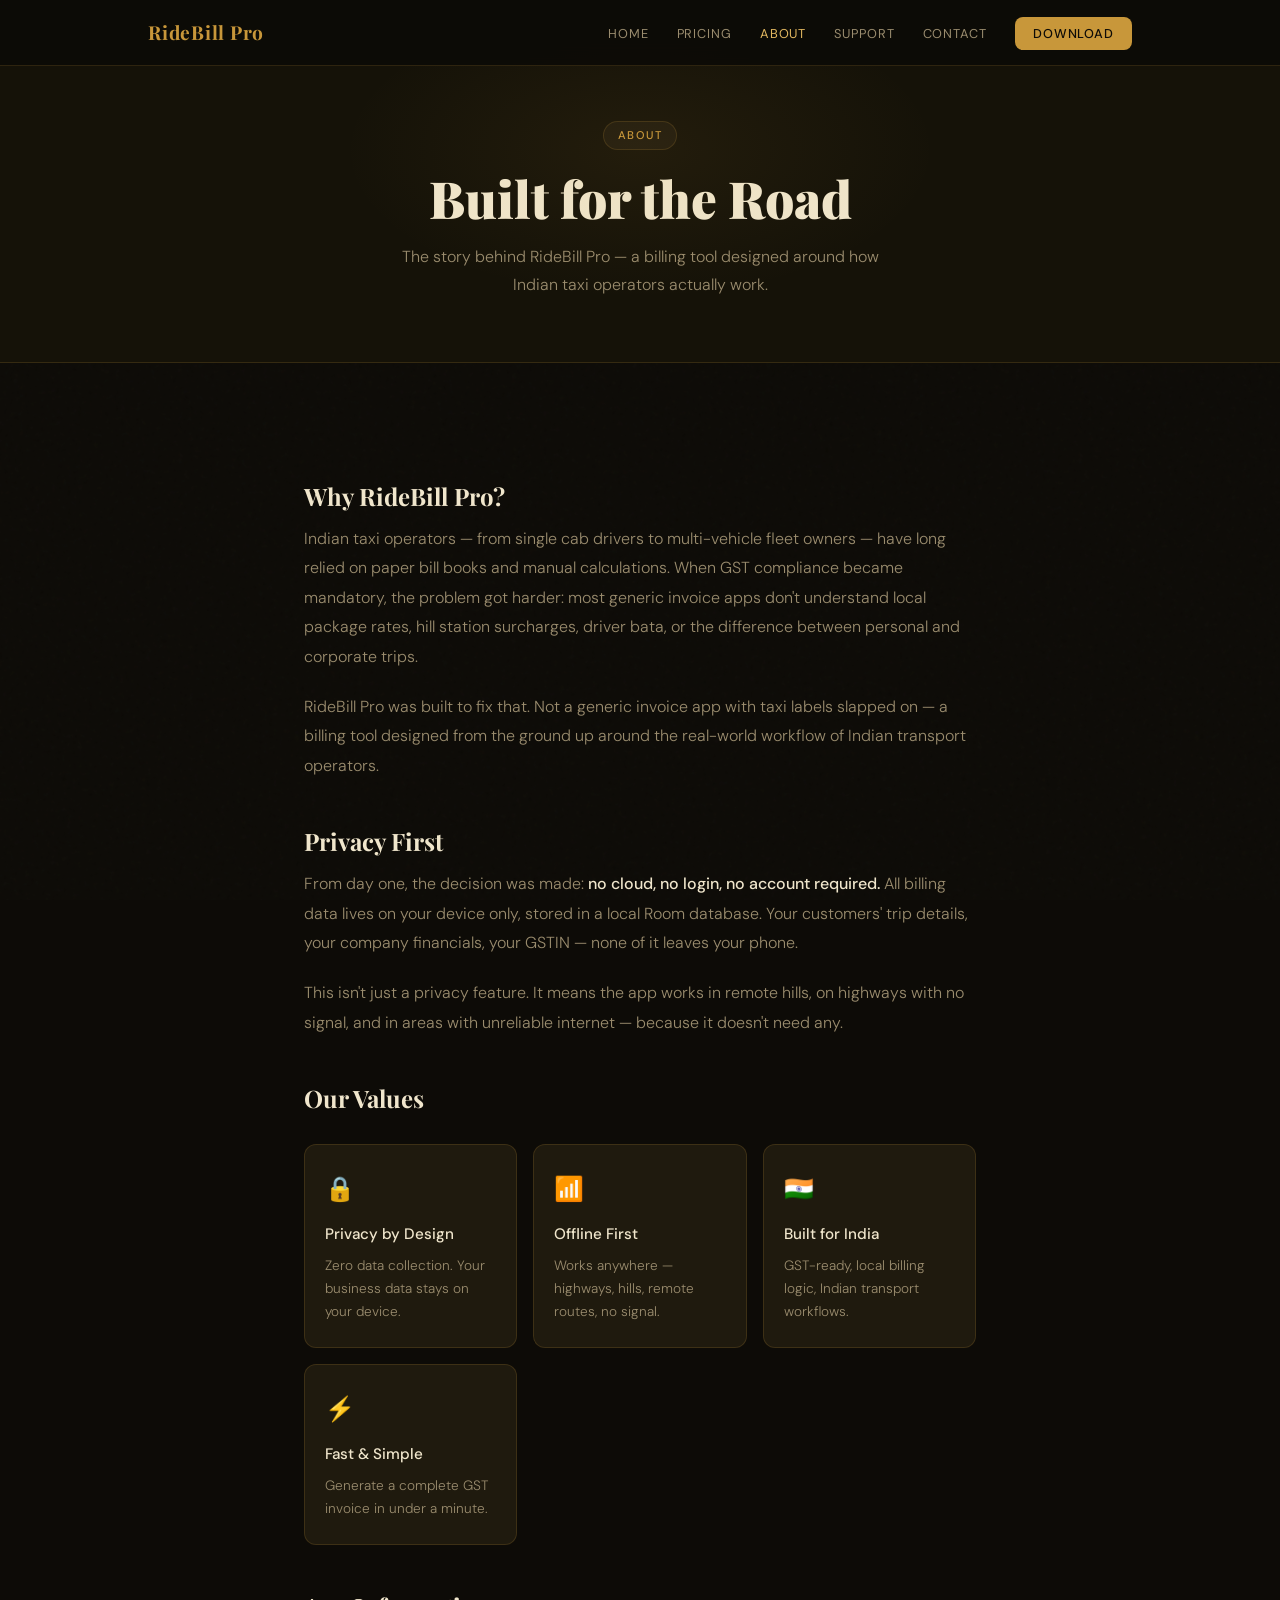
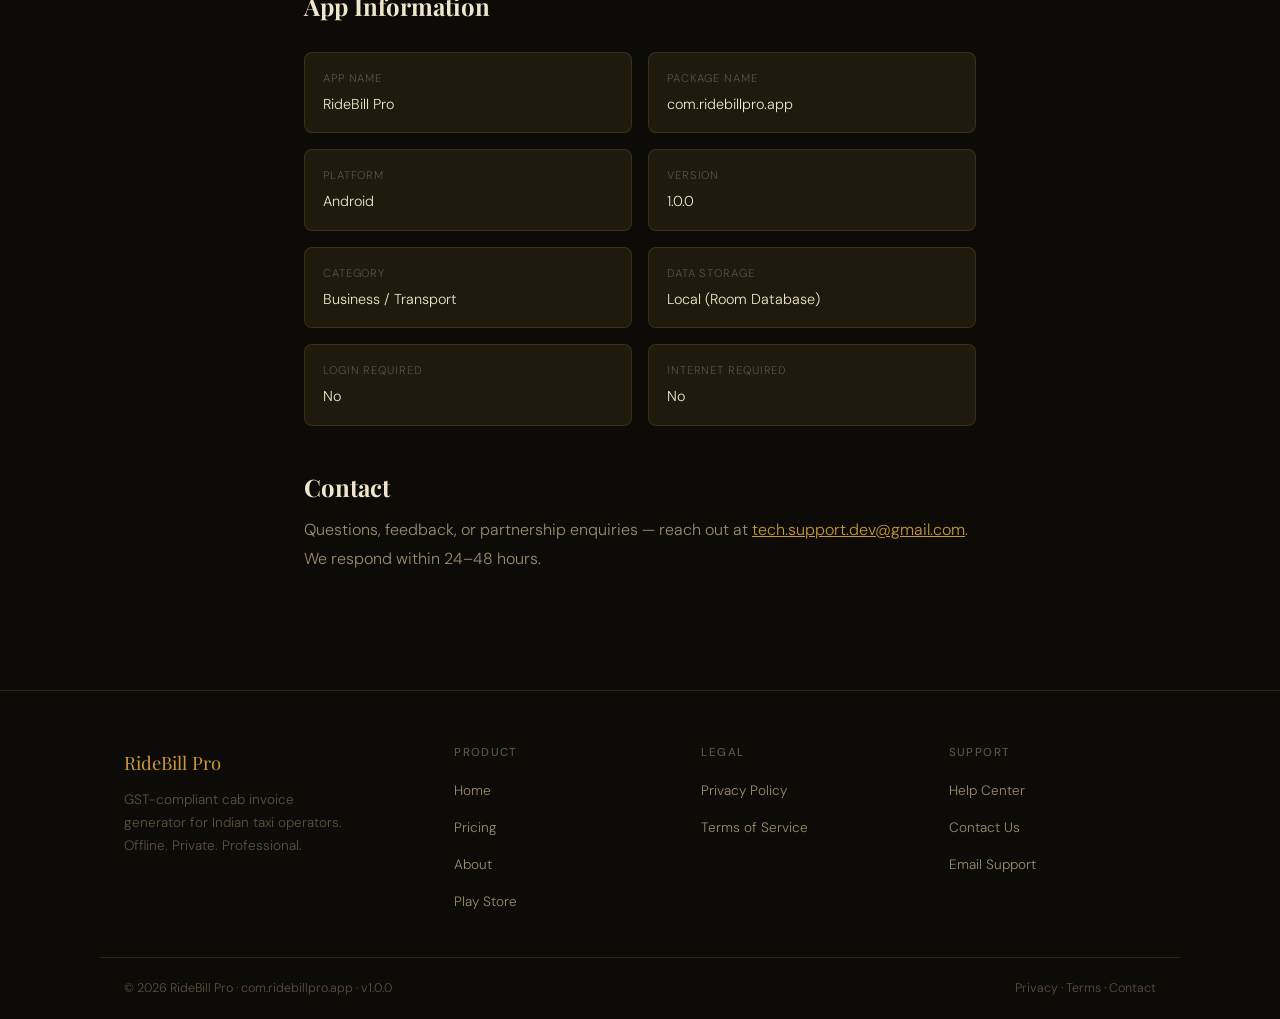
==== about.html @ d29c7f32 "Add files via upload" ====
<!DOCTYPE html>
<html lang="en">
<head>
  <meta charset="UTF-8" />
  <meta name="viewport" content="width=device-width, initial-scale=1.0" />
  <title>About – RideBill Pro</title>
  <meta name="description" content="About RideBill Pro — the story behind India's privacy-first GST cab invoice generator." />
  <link rel="canonical" href="https://rashmit-cs.github.io/ridebillpro-legal/about.html" />
  <link rel="preconnect" href="https://fonts.googleapis.com" />
  <link href="https://fonts.googleapis.com/css2?family=Playfair+Display:wght@700;900&family=DM+Sans:wght@300;400;500&display=swap" rel="stylesheet" />
  <link rel="stylesheet" href="styles.css" />
  <style>
    .about-body { max-width: 720px; margin: 0 auto; padding: 72px 24px 96px; position: relative; z-index: 1; }
    .about-body p { font-size: 1rem; color: var(--text-dim); line-height: 1.85; margin-bottom: 20px; }
    .about-body h2 { font-family: 'Playfair Display', serif; font-size: 1.5rem; font-weight: 700; color: var(--text); margin: 48px 0 14px; }
    .about-body strong { color: var(--text); font-weight: 500; }

    .values-grid { display: grid; grid-template-columns: repeat(auto-fit, minmax(200px, 1fr)); gap: 16px; margin-top: 32px; }
    .value-card { background: var(--surface); border: 1px solid var(--border); border-radius: var(--radius); padding: 24px 20px; }
    .value-icon { font-size: 1.5rem; margin-bottom: 12px; }
    .value-title { font-weight: 500; font-size: 0.95rem; margin-bottom: 6px; }
    .value-desc { font-size: 0.85rem; color: var(--text-dim); }

    .app-info { display: grid; grid-template-columns: 1fr 1fr; gap: 16px; margin-top: 32px; }
    .info-row { background: var(--surface); border: 1px solid var(--border); border-radius: 8px; padding: 16px 18px; }
    .info-label { font-size: 0.7rem; text-transform: uppercase; letter-spacing: 0.08em; color: var(--text-muted); margin-bottom: 4px; }
    .info-val { font-size: 0.9rem; color: var(--text); }
    @media (max-width: 480px) { .app-info { grid-template-columns: 1fr; } }
  </style>
</head>
<body>

<nav>
  <div class="nav-inner">
    <a class="nav-logo" href="index.html">RideBill Pro</a>
    <ul class="nav-links">
      <li><a href="index.html">Home</a></li>
      <li><a href="pricing.html">Pricing</a></li>
      <li><a href="about.html" class="active">About</a></li>
      <li><a href="support.html">Support</a></li>
      <li><a href="contact.html">Contact</a></li>
      <li><a href="https://play.google.com/store/apps/details?id=com.ridebillpro.app" target="_blank" rel="noopener" class="nav-cta">Download</a></li>
    </ul>
    <button class="hamburger" id="hamburger" aria-label="Toggle menu" aria-expanded="false"><span></span><span></span><span></span></button>
  </div>
  <div class="nav-drawer" id="navDrawer">
    <a href="index.html" class="drawer-link">Home</a>
    <a href="pricing.html" class="drawer-link">Pricing</a>
    <a href="about.html" class="drawer-link">About</a>
    <a href="support.html" class="drawer-link">Support</a>
    <a href="contact.html" class="drawer-link">Contact</a>
    <a href="https://play.google.com/store/apps/details?id=com.ridebillpro.app" target="_blank" rel="noopener" class="drawer-link">↗ Download App</a>
  </div>
</nav>

<div class="page-hero">
  <div class="page-badge">About</div>
  <h1>Built for the Road</h1>
  <p>The story behind RideBill Pro — a billing tool designed around how Indian taxi operators actually work.</p>
</div>

<div class="about-body">

  <h2>Why RideBill Pro?</h2>
  <p>Indian taxi operators — from single cab drivers to multi-vehicle fleet owners — have long relied on paper bill books and manual calculations. When GST compliance became mandatory, the problem got harder: most generic invoice apps don't understand local package rates, hill station surcharges, driver bata, or the difference between personal and corporate trips.</p>
  <p>RideBill Pro was built to fix that. Not a generic invoice app with taxi labels slapped on — a billing tool designed from the ground up around the real-world workflow of Indian transport operators.</p>

  <h2>Privacy First</h2>
  <p>From day one, the decision was made: <strong>no cloud, no login, no account required.</strong> All billing data lives on your device only, stored in a local Room database. Your customers' trip details, your company financials, your GSTIN — none of it leaves your phone.</p>
  <p>This isn't just a privacy feature. It means the app works in remote hills, on highways with no signal, and in areas with unreliable internet — because it doesn't need any.</p>

  <h2>Our Values</h2>
  <div class="values-grid">
    <div class="value-card"><div class="value-icon">🔒</div><div class="value-title">Privacy by Design</div><div class="value-desc">Zero data collection. Your business data stays on your device.</div></div>
    <div class="value-card"><div class="value-icon">📶</div><div class="value-title">Offline First</div><div class="value-desc">Works anywhere — highways, hills, remote routes, no signal.</div></div>
    <div class="value-card"><div class="value-icon">🇮🇳</div><div class="value-title">Built for India</div><div class="value-desc">GST-ready, local billing logic, Indian transport workflows.</div></div>
    <div class="value-card"><div class="value-icon">⚡</div><div class="value-title">Fast & Simple</div><div class="value-desc">Generate a complete GST invoice in under a minute.</div></div>
  </div>

  <h2>App Information</h2>
  <div class="app-info">
    <div class="info-row"><div class="info-label">App Name</div><div class="info-val">RideBill Pro</div></div>
    <div class="info-row"><div class="info-label">Package Name</div><div class="info-val">com.ridebillpro.app</div></div>
    <div class="info-row"><div class="info-label">Platform</div><div class="info-val">Android</div></div>
    <div class="info-row"><div class="info-label">Version</div><div class="info-val">1.0.0</div></div>
    <div class="info-row"><div class="info-label">Category</div><div class="info-val">Business / Transport</div></div>
    <div class="info-row"><div class="info-label">Data Storage</div><div class="info-val">Local (Room Database)</div></div>
    <div class="info-row"><div class="info-label">Login Required</div><div class="info-val">No</div></div>
    <div class="info-row"><div class="info-label">Internet Required</div><div class="info-val">No</div></div>
  </div>

  <h2>Contact</h2>
  <p>Questions, feedback, or partnership enquiries — reach out at <a href="mailto:tech.support.dev@gmail.com" style="color:var(--gold)">tech.support.dev@gmail.com</a>. We respond within 24–48 hours.</p>

</div>

<footer>
  <div class="footer-inner">
    <div class="footer-brand"><a class="footer-logo" href="index.html">RideBill Pro</a><p>GST-compliant cab invoice generator for Indian taxi operators. Offline. Private. Professional.</p></div>
    <div class="footer-col"><h4>Product</h4><ul><li><a href="index.html">Home</a></li><li><a href="pricing.html">Pricing</a></li><li><a href="about.html">About</a></li><li><a href="https://play.google.com/store/apps/details?id=com.ridebillpro.app" target="_blank" rel="noopener">Play Store</a></li></ul></div>
    <div class="footer-col"><h4>Legal</h4><ul><li><a href="privacy.html">Privacy Policy</a></li><li><a href="terms.html">Terms of Service</a></li></ul></div>
    <div class="footer-col"><h4>Support</h4><ul><li><a href="support.html">Help Center</a></li><li><a href="contact.html">Contact Us</a></li><li><a href="mailto:tech.support.dev@gmail.com">Email Support</a></li></ul></div>
  </div>
  <div class="footer-bottom"><span>© 2026 RideBill Pro · com.ridebillpro.app · v1.0.0</span><span><a href="privacy.html">Privacy</a> · <a href="terms.html">Terms</a> · <a href="contact.html">Contact</a></span></div>
</footer>

<script>
  const btn = document.getElementById('hamburger'), drawer = document.getElementById('navDrawer');
  btn.addEventListener('click', () => { const o = drawer.classList.toggle('open'); btn.classList.toggle('open', o); btn.setAttribute('aria-expanded', o); document.body.style.overflow = o ? 'hidden' : ''; });
  document.querySelectorAll('.drawer-link').forEach(l => l.addEventListener('click', () => { drawer.classList.remove('open'); btn.classList.remove('open'); btn.setAttribute('aria-expanded', false); document.body.style.overflow = ''; }));
</script>
</body>
</html>
---- styles.css ----
/* ── RESET & VARS ── */
:root {
  --gold: #C8973A;
  --gold-light: #E2B860;
  --gold-dim: #8B641F;
  --bg: #0D0B07;
  --bg2: #151208;
  --surface: #1F1A0E;
  --surface2: #2A2210;
  --text: #F0E6CC;
  --text-dim: #9A8C6E;
  --text-muted: #5C5140;
  --border: rgba(200,151,58,0.18);
  --radius: 12px;
  --max-w: 1080px;
}

*, *::before, *::after { box-sizing: border-box; margin: 0; padding: 0; }
html { scroll-behavior: smooth; }
body {
  background: var(--bg);
  color: var(--text);
  font-family: 'DM Sans', sans-serif;
  font-weight: 300;
  line-height: 1.7;
  overflow-x: hidden;
}
body::before {
  content: '';
  position: fixed;
  inset: 0;
  background-image: url("data:image/svg+xml,%3Csvg viewBox='0 0 200 200' xmlns='http://www.w3.org/2000/svg'%3E%3Cfilter id='n'%3E%3CfeTurbulence type='fractalNoise' baseFrequency='0.85' numOctaves='4' stitchTiles='stitch'/%3E%3C/filter%3E%3Crect width='100%25' height='100%25' filter='url(%23n)' opacity='0.04'/%3E%3C/svg%3E");
  pointer-events: none;
  z-index: 0;
  opacity: 0.5;
}
img { max-width: 100%; display: block; }
a { color: inherit; }

/* ── TYPOGRAPHY ── */
h1, h2, h3, h4 {
  font-family: 'Playfair Display', serif;
  line-height: 1.12;
  color: var(--text);
}

/* ── NAV ── */
nav {
  position: fixed;
  top: 0; left: 0; right: 0;
  z-index: 200;
  background: rgba(13,11,7,0.92);
  backdrop-filter: blur(16px);
  -webkit-backdrop-filter: blur(16px);
  border-bottom: 1px solid var(--border);
}
.nav-inner {
  display: flex;
  align-items: center;
  justify-content: space-between;
  padding: 16px 48px;
  max-width: var(--max-w);
  margin: 0 auto;
}
.nav-logo {
  font-family: 'Playfair Display', serif;
  font-size: 1.2rem;
  font-weight: 700;
  color: var(--gold);
  text-decoration: none;
  letter-spacing: 0.04em;
  white-space: nowrap;
}
.nav-links {
  display: flex;
  gap: 28px;
  list-style: none;
  align-items: center;
}
.nav-links a {
  color: var(--text-dim);
  text-decoration: none;
  font-size: 0.8rem;
  font-weight: 400;
  letter-spacing: 0.07em;
  text-transform: uppercase;
  transition: color 0.2s;
  white-space: nowrap;
}
.nav-links a:hover, .nav-links a.active { color: var(--gold-light); }
.nav-links .nav-cta {
  background: var(--gold);
  color: #0D0B07;
  padding: 8px 18px;
  border-radius: 8px;
  font-weight: 500;
  transition: background 0.2s;
}
.nav-links .nav-cta:hover { background: var(--gold-light); color: #0D0B07; }

/* ── HAMBURGER ── */
.hamburger {
  display: none;
  flex-direction: column;
  justify-content: center;
  align-items: center;
  gap: 5px;
  width: 40px;
  height: 40px;
  cursor: pointer;
  background: none;
  border: none;
  padding: 4px;
  z-index: 201;
}
.hamburger span {
  display: block;
  width: 22px;
  height: 2px;
  background: var(--gold);
  border-radius: 2px;
  transition: transform 0.3s ease, opacity 0.3s ease, width 0.3s ease;
  transform-origin: center;
}
.hamburger.open span:nth-child(1) { transform: translateY(7px) rotate(45deg); }
.hamburger.open span:nth-child(2) { opacity: 0; width: 0; }
.hamburger.open span:nth-child(3) { transform: translateY(-7px) rotate(-45deg); }

/* ── MOBILE DRAWER ── */
.nav-drawer {
  display: none;
  flex-direction: column;
  padding: 0 24px 24px;
  border-top: 1px solid var(--border);
  background: rgba(13,11,7,0.98);
  animation: drawerSlide 0.25s ease;
}
@keyframes drawerSlide {
  from { opacity: 0; transform: translateY(-8px); }
  to   { opacity: 1; transform: translateY(0); }
}
.nav-drawer.open { display: flex; }
.nav-drawer a {
  color: var(--text-dim);
  text-decoration: none;
  font-size: 0.95rem;
  letter-spacing: 0.06em;
  text-transform: uppercase;
  padding: 14px 0;
  border-bottom: 1px solid var(--border);
  transition: color 0.2s;
}
.nav-drawer a:last-child { border-bottom: none; }
.nav-drawer a:hover { color: var(--gold-light); }

/* ── PAGE HERO (inner pages) ── */
.page-hero {
  padding: 120px 24px 64px;
  text-align: center;
  background: var(--bg2);
  border-bottom: 1px solid var(--border);
  position: relative;
  z-index: 1;
}
.page-hero::before {
  content: '';
  position: absolute;
  top: 0; left: 50%;
  transform: translateX(-50%);
  width: 600px; height: 300px;
  background: radial-gradient(ellipse, rgba(200,151,58,0.08) 0%, transparent 70%);
  pointer-events: none;
}
.page-badge {
  display: inline-block;
  font-size: 0.7rem;
  font-weight: 500;
  letter-spacing: 0.12em;
  text-transform: uppercase;
  color: var(--gold);
  border: 1px solid var(--border);
  background: var(--surface);
  padding: 4px 14px;
  border-radius: 999px;
  margin-bottom: 20px;
}
.page-hero h1 {
  font-size: clamp(2rem, 5vw, 3.2rem);
  font-weight: 900;
  margin-bottom: 16px;
}
.page-hero p {
  color: var(--text-dim);
  font-size: 1rem;
  max-width: 520px;
  margin: 0 auto;
}

/* ── SECTION BASE ── */
section { position: relative; z-index: 1; }
.section-inner {
  max-width: var(--max-w);
  margin: 0 auto;
  padding: 88px 24px;
}
.section-label {
  font-size: 0.72rem;
  font-weight: 500;
  letter-spacing: 0.14em;
  text-transform: uppercase;
  color: var(--gold);
  margin-bottom: 10px;
}
.section-title {
  font-size: clamp(1.8rem, 4vw, 2.8rem);
  font-weight: 700;
  margin-bottom: 14px;
}
.section-sub {
  color: var(--text-dim);
  font-size: 1rem;
  max-width: 520px;
  margin-bottom: 48px;
}

/* ── BUTTONS ── */
.btn-primary {
  display: inline-flex;
  align-items: center;
  gap: 10px;
  background: var(--gold);
  color: #0D0B07;
  font-weight: 500;
  font-size: 0.9rem;
  letter-spacing: 0.04em;
  padding: 14px 28px;
  border-radius: var(--radius);
  text-decoration: none;
  transition: background 0.2s, transform 0.15s;
  border: none;
  cursor: pointer;
  font-family: 'DM Sans', sans-serif;
}
.btn-primary:hover { background: var(--gold-light); transform: translateY(-2px); }
.btn-secondary {
  display: inline-flex;
  align-items: center;
  gap: 10px;
  border: 1px solid var(--border);
  color: var(--text-dim);
  font-size: 0.9rem;
  padding: 14px 28px;
  border-radius: var(--radius);
  text-decoration: none;
  transition: border-color 0.2s, color 0.2s;
  background: none;
  cursor: pointer;
  font-family: 'DM Sans', sans-serif;
}
.btn-secondary:hover { border-color: var(--gold); color: var(--gold-light); }

/* ── CARDS ── */
.card {
  background: var(--surface);
  border: 1px solid var(--border);
  border-radius: var(--radius);
  padding: 28px 24px;
  transition: border-color 0.2s, transform 0.2s;
}
.card:hover { border-color: var(--gold-dim); transform: translateY(-3px); }

/* ── LEGAL CONTENT ── */
.legal-body {
  max-width: 820px;
  margin: 0 auto;
  padding: 56px 48px 96px;
  position: relative;
  z-index: 1;
}
.legal-content h2 {
  font-family: 'Playfair Display', serif;
  font-size: 1.3rem;
  font-weight: 700;
  color: var(--gold);
  margin: 48px 0 14px;
  padding-bottom: 10px;
  border-bottom: 1px solid var(--border);
}
.legal-content h3 {
  font-size: 0.98rem;
  font-weight: 500;
  color: var(--text);
  margin: 24px 0 8px;
}
.legal-content p {
  font-size: 0.92rem;
  color: var(--text-dim);
  margin-bottom: 16px;
}
.legal-content ul, .legal-content ol {
  margin: 10px 0 18px 24px;
}
.legal-content li {
  font-size: 0.92rem;
  color: var(--text-dim);
  margin-bottom: 8px;
}
.legal-content a { color: var(--gold); text-decoration: underline; }
.legal-content strong { color: var(--text); font-weight: 500; }
.legal-content blockquote {
  border-left: 3px solid var(--gold-dim);
  padding: 12px 20px;
  background: var(--surface);
  border-radius: 0 8px 8px 0;
  margin: 20px 0;
  font-size: 0.9rem;
  color: var(--text-dim);
}

/* ── FOOTER ── */
footer {
  background: var(--bg);
  border-top: 1px solid var(--border);
  position: relative;
  z-index: 1;
}
.footer-inner {
  max-width: var(--max-w);
  margin: 0 auto;
  padding: 56px 24px 32px;
  display: grid;
  grid-template-columns: 1.4fr 1fr 1fr 1fr;
  gap: 40px;
}
.footer-brand p {
  font-size: 0.85rem;
  color: var(--text-muted);
  margin-top: 10px;
  max-width: 220px;
}
.footer-logo {
  font-family: 'Playfair Display', serif;
  font-size: 1.15rem;
  color: var(--gold);
  text-decoration: none;
}
.footer-col h4 {
  font-family: 'DM Sans', sans-serif;
  font-size: 0.72rem;
  font-weight: 500;
  letter-spacing: 0.12em;
  text-transform: uppercase;
  color: var(--text-muted);
  margin-bottom: 16px;
}
.footer-col ul { list-style: none; }
.footer-col ul li { margin-bottom: 10px; }
.footer-col ul a {
  font-size: 0.85rem;
  color: var(--text-dim);
  text-decoration: none;
  transition: color 0.2s;
}
.footer-col ul a:hover { color: var(--gold-light); }
.footer-bottom {
  max-width: var(--max-w);
  margin: 0 auto;
  padding: 20px 24px;
  display: flex;
  align-items: center;
  justify-content: space-between;
  border-top: 1px solid var(--border);
  font-size: 0.78rem;
  color: var(--text-muted);
  flex-wrap: wrap;
  gap: 12px;
}
.footer-bottom a { color: var(--text-muted); text-decoration: none; }
.footer-bottom a:hover { color: var(--gold); }

/* ── ANIMATIONS ── */
@keyframes fadeUp {
  from { opacity: 0; transform: translateY(20px); }
  to   { opacity: 1; transform: translateY(0); }
}
@keyframes pulse {
  0%,100% { opacity: 1; transform: scale(1); }
  50% { opacity: 0.4; transform: scale(0.7); }
}

/* ── RESPONSIVE ── */
@media (max-width: 900px) {
  .footer-inner { grid-template-columns: 1fr 1fr; }
}
@media (max-width: 768px) {
  .nav-inner { padding: 14px 20px; }
  .nav-links { display: none; }
  .hamburger { display: flex; }
  .legal-body { padding: 40px 20px 64px; }
  .section-inner { padding: 64px 20px; }
  .footer-inner { grid-template-columns: 1fr; gap: 28px; padding: 40px 20px 24px; }
  .footer-bottom { flex-direction: column; text-align: center; }
  .page-hero { padding: 100px 20px 48px; }
}
@media (max-width: 480px) {
  .btn-primary, .btn-secondary { width: 100%; justify-content: center; }
}
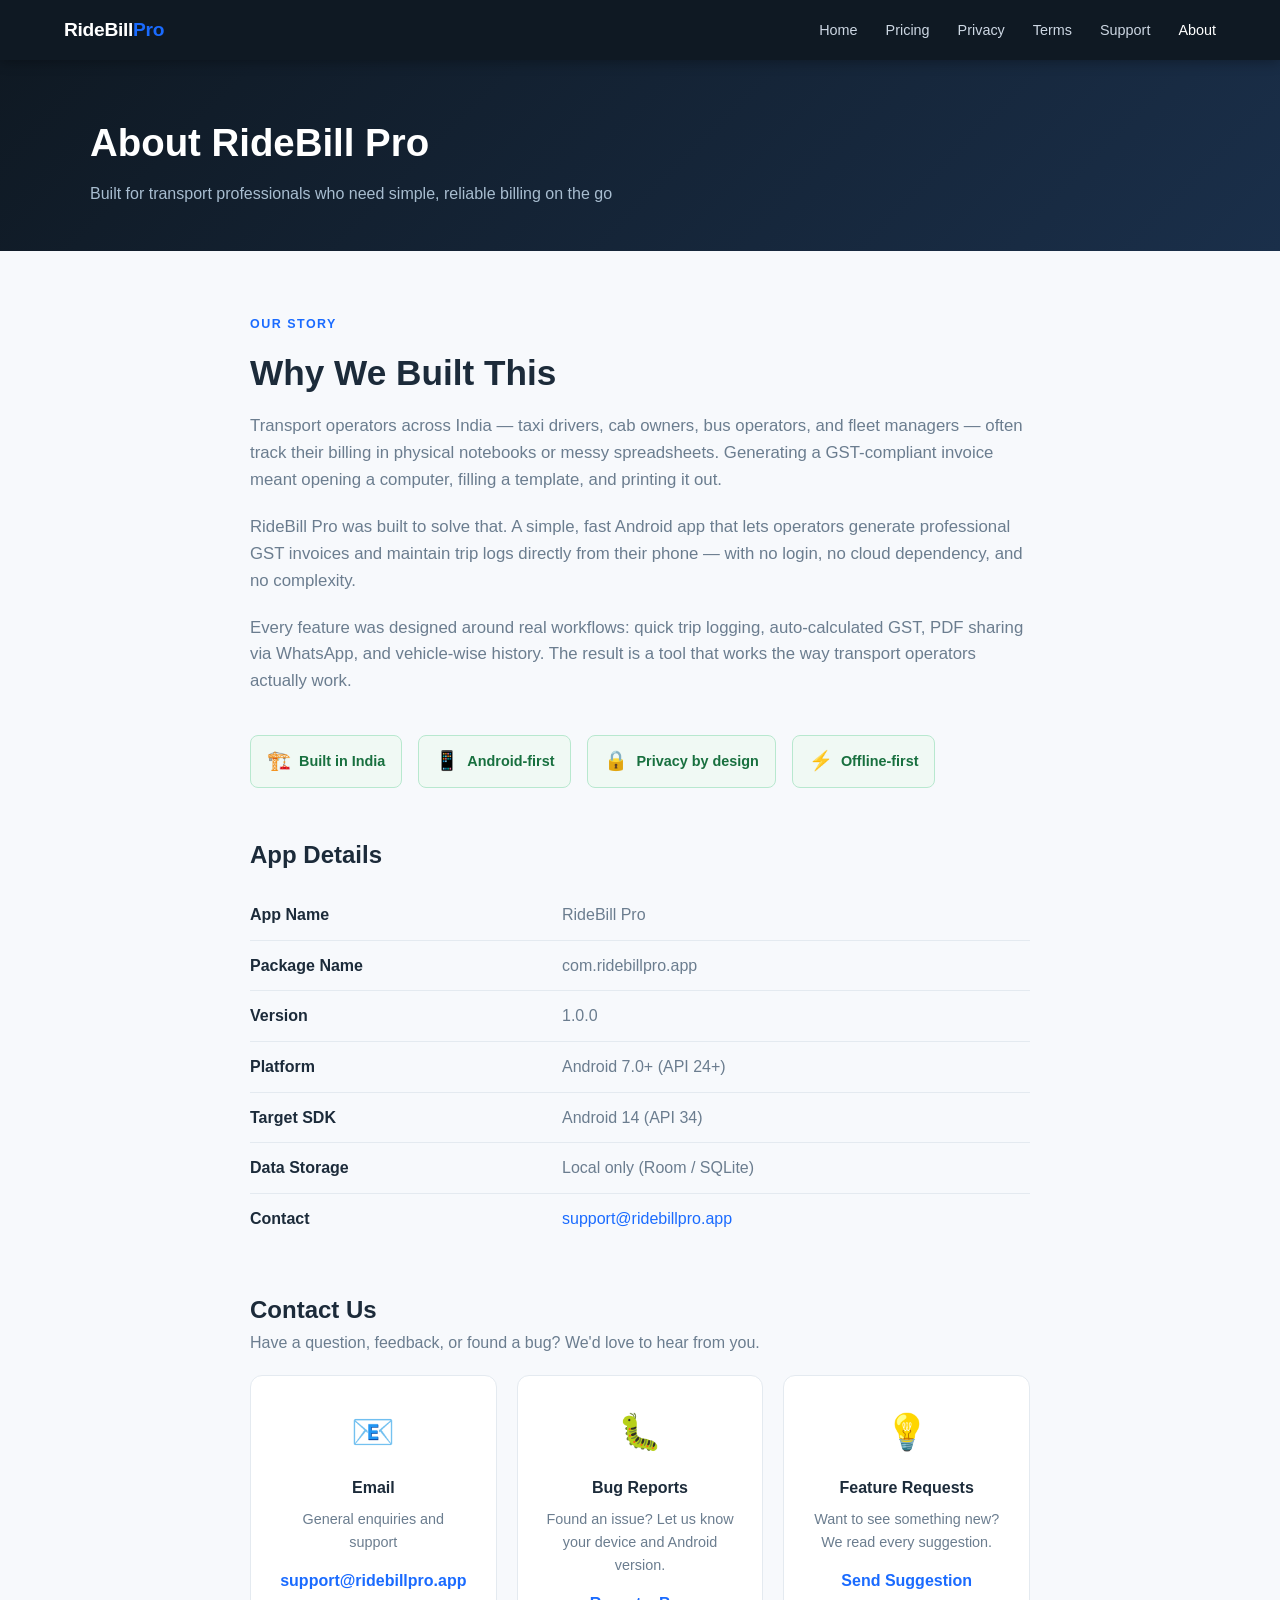
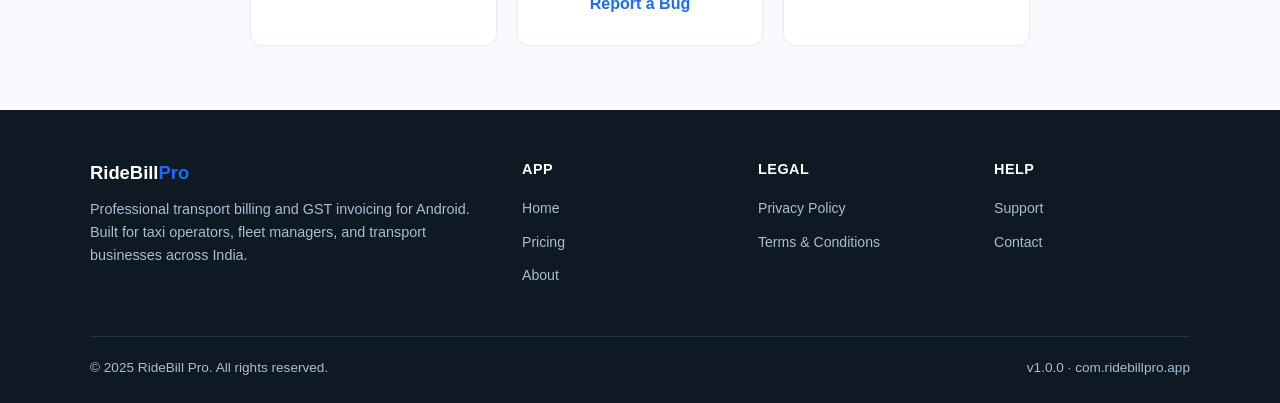
==== commit b1a57c38: "Add files via upload" ====
--- a/about.html
+++ b/about.html
@@ -4,110 +4,147 @@
   <meta charset="UTF-8" />
   <meta name="viewport" content="width=device-width, initial-scale=1.0" />
   <title>About – RideBill Pro</title>
-  <meta name="description" content="About RideBill Pro — the story behind India's privacy-first GST cab invoice generator." />
+  <meta name="description" content="About RideBill Pro. A transport billing app built for Indian taxi operators, fleet managers, and transport businesses." />
   <link rel="canonical" href="https://rashmit-cs.github.io/ridebillpro-legal/about.html" />
-  <link rel="preconnect" href="https://fonts.googleapis.com" />
-  <link href="https://fonts.googleapis.com/css2?family=Playfair+Display:wght@700;900&family=DM+Sans:wght@300;400;500&display=swap" rel="stylesheet" />
   <link rel="stylesheet" href="styles.css" />
-  <style>
-    .about-body { max-width: 720px; margin: 0 auto; padding: 72px 24px 96px; position: relative; z-index: 1; }
-    .about-body p { font-size: 1rem; color: var(--text-dim); line-height: 1.85; margin-bottom: 20px; }
-    .about-body h2 { font-family: 'Playfair Display', serif; font-size: 1.5rem; font-weight: 700; color: var(--text); margin: 48px 0 14px; }
-    .about-body strong { color: var(--text); font-weight: 500; }
-
-    .values-grid { display: grid; grid-template-columns: repeat(auto-fit, minmax(200px, 1fr)); gap: 16px; margin-top: 32px; }
-    .value-card { background: var(--surface); border: 1px solid var(--border); border-radius: var(--radius); padding: 24px 20px; }
-    .value-icon { font-size: 1.5rem; margin-bottom: 12px; }
-    .value-title { font-weight: 500; font-size: 0.95rem; margin-bottom: 6px; }
-    .value-desc { font-size: 0.85rem; color: var(--text-dim); }
-
-    .app-info { display: grid; grid-template-columns: 1fr 1fr; gap: 16px; margin-top: 32px; }
-    .info-row { background: var(--surface); border: 1px solid var(--border); border-radius: 8px; padding: 16px 18px; }
-    .info-label { font-size: 0.7rem; text-transform: uppercase; letter-spacing: 0.08em; color: var(--text-muted); margin-bottom: 4px; }
-    .info-val { font-size: 0.9rem; color: var(--text); }
-    @media (max-width: 480px) { .app-info { grid-template-columns: 1fr; } }
-  </style>
 </head>
 <body>
 
 <nav>
-  <div class="nav-inner">
-    <a class="nav-logo" href="index.html">RideBill Pro</a>
-    <ul class="nav-links">
-      <li><a href="index.html">Home</a></li>
-      <li><a href="pricing.html">Pricing</a></li>
-      <li><a href="about.html" class="active">About</a></li>
-      <li><a href="support.html">Support</a></li>
-      <li><a href="contact.html">Contact</a></li>
-      <li><a href="https://play.google.com/store/apps/details?id=com.ridebillpro.app" target="_blank" rel="noopener" class="nav-cta">Download</a></li>
-    </ul>
-    <button class="hamburger" id="hamburger" aria-label="Toggle menu" aria-expanded="false"><span></span><span></span><span></span></button>
-  </div>
-  <div class="nav-drawer" id="navDrawer">
-    <a href="index.html" class="drawer-link">Home</a>
-    <a href="pricing.html" class="drawer-link">Pricing</a>
-    <a href="about.html" class="drawer-link">About</a>
-    <a href="support.html" class="drawer-link">Support</a>
-    <a href="contact.html" class="drawer-link">Contact</a>
-    <a href="https://play.google.com/store/apps/details?id=com.ridebillpro.app" target="_blank" rel="noopener" class="drawer-link">↗ Download App</a>
-  </div>
+  <a href="index.html" class="nav-logo">RideBill<span>Pro</span></a>
+  <span class="hamburger" onclick="document.querySelector('.nav-links').classList.toggle('open')">☰</span>
+  <ul class="nav-links">
+    <li><a href="index.html">Home</a></li>
+    <li><a href="pricing.html">Pricing</a></li>
+    <li><a href="privacy.html">Privacy</a></li>
+    <li><a href="terms.html">Terms</a></li>
+    <li><a href="support.html">Support</a></li>
+    <li><a href="about.html" class="active">About</a></li>
+  </ul>
 </nav>
 
-<div class="page-hero">
-  <div class="page-badge">About</div>
-  <h1>Built for the Road</h1>
-  <p>The story behind RideBill Pro — a billing tool designed around how Indian taxi operators actually work.</p>
+<div class="page-header">
+  <div class="container">
+    <h1>About RideBill Pro</h1>
+    <p>Built for transport professionals who need simple, reliable billing on the go</p>
+  </div>
 </div>
 
-<div class="about-body">
+<section>
+  <div class="container" style="max-width:780px;">
 
-  <h2>Why RideBill Pro?</h2>
-  <p>Indian taxi operators — from single cab drivers to multi-vehicle fleet owners — have long relied on paper bill books and manual calculations. When GST compliance became mandatory, the problem got harder: most generic invoice apps don't understand local package rates, hill station surcharges, driver bata, or the difference between personal and corporate trips.</p>
-  <p>RideBill Pro was built to fix that. Not a generic invoice app with taxi labels slapped on — a billing tool designed from the ground up around the real-world workflow of Indian transport operators.</p>
+    <p class="section-label">Our Story</p>
+    <h2 class="section-title">Why We Built This</h2>
+    <p style="color:var(--muted);font-size:1.05rem;margin-bottom:20px;">
+      Transport operators across India — taxi drivers, cab owners, bus operators, and fleet managers — often track their billing in physical notebooks or messy spreadsheets. Generating a GST-compliant invoice meant opening a computer, filling a template, and printing it out.
+    </p>
+    <p style="color:var(--muted);font-size:1.05rem;margin-bottom:20px;">
+      RideBill Pro was built to solve that. A simple, fast Android app that lets operators generate professional GST invoices and maintain trip logs directly from their phone — with no login, no cloud dependency, and no complexity.
+    </p>
+    <p style="color:var(--muted);font-size:1.05rem;margin-bottom:40px;">
+      Every feature was designed around real workflows: quick trip logging, auto-calculated GST, PDF sharing via WhatsApp, and vehicle-wise history. The result is a tool that works the way transport operators actually work.
+    </p>
 
-  <h2>Privacy First</h2>
-  <p>From day one, the decision was made: <strong>no cloud, no login, no account required.</strong> All billing data lives on your device only, stored in a local Room database. Your customers' trip details, your company financials, your GSTIN — none of it leaves your phone.</p>
-  <p>This isn't just a privacy feature. It means the app works in remote hills, on highways with no signal, and in areas with unreliable internet — because it doesn't need any.</p>
+    <div class="trust-row">
+      <div class="trust-badge"><span class="icon">🏗️</span> Built in India</div>
+      <div class="trust-badge"><span class="icon">📱</span> Android-first</div>
+      <div class="trust-badge"><span class="icon">🔒</span> Privacy by design</div>
+      <div class="trust-badge"><span class="icon">⚡</span> Offline-first</div>
+    </div>
 
-  <h2>Our Values</h2>
-  <div class="values-grid">
-    <div class="value-card"><div class="value-icon">🔒</div><div class="value-title">Privacy by Design</div><div class="value-desc">Zero data collection. Your business data stays on your device.</div></div>
-    <div class="value-card"><div class="value-icon">📶</div><div class="value-title">Offline First</div><div class="value-desc">Works anywhere — highways, hills, remote routes, no signal.</div></div>
-    <div class="value-card"><div class="value-icon">🇮🇳</div><div class="value-title">Built for India</div><div class="value-desc">GST-ready, local billing logic, Indian transport workflows.</div></div>
-    <div class="value-card"><div class="value-icon">⚡</div><div class="value-title">Fast & Simple</div><div class="value-desc">Generate a complete GST invoice in under a minute.</div></div>
+    <h2 style="margin-top:48px;">App Details</h2>
+    <table style="width:100%;border-collapse:collapse;margin-top:16px;">
+      <tr style="border-bottom:1px solid var(--border);">
+        <td style="padding:12px 0;font-weight:600;width:40%;">App Name</td>
+        <td style="padding:12px 0;color:var(--muted);">RideBill Pro</td>
+      </tr>
+      <tr style="border-bottom:1px solid var(--border);">
+        <td style="padding:12px 0;font-weight:600;">Package Name</td>
+        <td style="padding:12px 0;color:var(--muted);">com.ridebillpro.app</td>
+      </tr>
+      <tr style="border-bottom:1px solid var(--border);">
+        <td style="padding:12px 0;font-weight:600;">Version</td>
+        <td style="padding:12px 0;color:var(--muted);">1.0.0</td>
+      </tr>
+      <tr style="border-bottom:1px solid var(--border);">
+        <td style="padding:12px 0;font-weight:600;">Platform</td>
+        <td style="padding:12px 0;color:var(--muted);">Android 7.0+ (API 24+)</td>
+      </tr>
+      <tr style="border-bottom:1px solid var(--border);">
+        <td style="padding:12px 0;font-weight:600;">Target SDK</td>
+        <td style="padding:12px 0;color:var(--muted);">Android 14 (API 34)</td>
+      </tr>
+      <tr style="border-bottom:1px solid var(--border);">
+        <td style="padding:12px 0;font-weight:600;">Data Storage</td>
+        <td style="padding:12px 0;color:var(--muted);">Local only (Room / SQLite)</td>
+      </tr>
+      <tr>
+        <td style="padding:12px 0;font-weight:600;">Contact</td>
+        <td style="padding:12px 0;color:var(--muted);"><a href="mailto:support@ridebillpro.app">support@ridebillpro.app</a></td>
+      </tr>
+    </table>
+
+    <h2 style="margin-top:48px;">Contact Us</h2>
+    <p style="color:var(--muted);margin-bottom:20px;">Have a question, feedback, or found a bug? We'd love to hear from you.</p>
+
+    <div class="support-grid" style="grid-template-columns:repeat(auto-fit,minmax(200px,1fr));margin-top:0;">
+      <div class="support-card">
+        <div class="icon">📧</div>
+        <h3>Email</h3>
+        <p>General enquiries and support</p>
+        <a href="mailto:support@ridebillpro.app" class="link">support@ridebillpro.app</a>
+      </div>
+      <div class="support-card">
+        <div class="icon">🐛</div>
+        <h3>Bug Reports</h3>
+        <p>Found an issue? Let us know your device and Android version.</p>
+        <a href="mailto:support@ridebillpro.app?subject=Bug Report" class="link">Report a Bug</a>
+      </div>
+      <div class="support-card">
+        <div class="icon">💡</div>
+        <h3>Feature Requests</h3>
+        <p>Want to see something new? We read every suggestion.</p>
+        <a href="mailto:support@ridebillpro.app?subject=Feature Request" class="link">Send Suggestion</a>
+      </div>
+    </div>
+
   </div>
-
-  <h2>App Information</h2>
-  <div class="app-info">
-    <div class="info-row"><div class="info-label">App Name</div><div class="info-val">RideBill Pro</div></div>
-    <div class="info-row"><div class="info-label">Package Name</div><div class="info-val">com.ridebillpro.app</div></div>
-    <div class="info-row"><div class="info-label">Platform</div><div class="info-val">Android</div></div>
-    <div class="info-row"><div class="info-label">Version</div><div class="info-val">1.0.0</div></div>
-    <div class="info-row"><div class="info-label">Category</div><div class="info-val">Business / Transport</div></div>
-    <div class="info-row"><div class="info-label">Data Storage</div><div class="info-val">Local (Room Database)</div></div>
-    <div class="info-row"><div class="info-label">Login Required</div><div class="info-val">No</div></div>
-    <div class="info-row"><div class="info-label">Internet Required</div><div class="info-val">No</div></div>
-  </div>
-
-  <h2>Contact</h2>
-  <p>Questions, feedback, or partnership enquiries — reach out at <a href="mailto:tech.support.dev@gmail.com" style="color:var(--gold)">tech.support.dev@gmail.com</a>. We respond within 24–48 hours.</p>
-
-</div>
+</section>
 
 <footer>
-  <div class="footer-inner">
-    <div class="footer-brand"><a class="footer-logo" href="index.html">RideBill Pro</a><p>GST-compliant cab invoice generator for Indian taxi operators. Offline. Private. Professional.</p></div>
-    <div class="footer-col"><h4>Product</h4><ul><li><a href="index.html">Home</a></li><li><a href="pricing.html">Pricing</a></li><li><a href="about.html">About</a></li><li><a href="https://play.google.com/store/apps/details?id=com.ridebillpro.app" target="_blank" rel="noopener">Play Store</a></li></ul></div>
-    <div class="footer-col"><h4>Legal</h4><ul><li><a href="privacy.html">Privacy Policy</a></li><li><a href="terms.html">Terms of Service</a></li></ul></div>
-    <div class="footer-col"><h4>Support</h4><ul><li><a href="support.html">Help Center</a></li><li><a href="contact.html">Contact Us</a></li><li><a href="mailto:tech.support.dev@gmail.com">Email Support</a></li></ul></div>
+  <div class="footer-grid">
+    <div class="footer-brand">
+      <h3>RideBill<span>Pro</span></h3>
+      <p>Professional transport billing and GST invoicing for Android. Built for taxi operators, fleet managers, and transport businesses across India.</p>
+    </div>
+    <div class="footer-col">
+      <h4>App</h4>
+      <ul>
+        <li><a href="index.html">Home</a></li>
+        <li><a href="pricing.html">Pricing</a></li>
+        <li><a href="about.html">About</a></li>
+      </ul>
+    </div>
+    <div class="footer-col">
+      <h4>Legal</h4>
+      <ul>
+        <li><a href="privacy.html">Privacy Policy</a></li>
+        <li><a href="terms.html">Terms &amp; Conditions</a></li>
+      </ul>
+    </div>
+    <div class="footer-col">
+      <h4>Help</h4>
+      <ul>
+        <li><a href="support.html">Support</a></li>
+        <li><a href="contact.html">Contact</a></li>
+      </ul>
+    </div>
   </div>
-  <div class="footer-bottom"><span>© 2026 RideBill Pro · com.ridebillpro.app · v1.0.0</span><span><a href="privacy.html">Privacy</a> · <a href="terms.html">Terms</a> · <a href="contact.html">Contact</a></span></div>
+  <div class="footer-bottom">
+    <span>© 2025 RideBill Pro. All rights reserved.</span>
+    <span>v1.0.0 · com.ridebillpro.app</span>
+  </div>
 </footer>
 
-<script>
-  const btn = document.getElementById('hamburger'), drawer = document.getElementById('navDrawer');
-  btn.addEventListener('click', () => { const o = drawer.classList.toggle('open'); btn.classList.toggle('open', o); btn.setAttribute('aria-expanded', o); document.body.style.overflow = o ? 'hidden' : ''; });
-  document.querySelectorAll('.drawer-link').forEach(l => l.addEventListener('click', () => { drawer.classList.remove('open'); btn.classList.remove('open'); btn.setAttribute('aria-expanded', false); document.body.style.overflow = ''; }));
-</script>
 </body>
 </html>
--- a/styles.css
+++ b/styles.css
@@ -1,407 +1,268 @@
-/* ── RESET & VARS ── */
+/* ── RideBill Pro – Global Styles ── */
 :root {
-  --gold: #C8973A;
-  --gold-light: #E2B860;
-  --gold-dim: #8B641F;
-  --bg: #0D0B07;
-  --bg2: #151208;
-  --surface: #1F1A0E;
-  --surface2: #2A2210;
-  --text: #F0E6CC;
-  --text-dim: #9A8C6E;
-  --text-muted: #5C5140;
-  --border: rgba(200,151,58,0.18);
+  --primary: #1a6bff;
+  --primary-dark: #1250cc;
+  --accent: #ff6b00;
+  --dark: #0f1923;
+  --text: #1c2b3a;
+  --muted: #6b7d8f;
+  --border: #e4eaf0;
+  --bg: #f7f9fc;
+  --card: #ffffff;
+  --success: #18b06a;
   --radius: 12px;
-  --max-w: 1080px;
-}
-
-*, *::before, *::after { box-sizing: border-box; margin: 0; padding: 0; }
-html { scroll-behavior: smooth; }
+  --shadow: 0 2px 16px rgba(0,0,0,0.08);
+}
+
+* { box-sizing: border-box; margin: 0; padding: 0; }
+
 body {
+  font-family: -apple-system, BlinkMacSystemFont, 'Segoe UI', Roboto, sans-serif;
+  color: var(--text);
   background: var(--bg);
-  color: var(--text);
-  font-family: 'DM Sans', sans-serif;
-  font-weight: 300;
-  line-height: 1.7;
-  overflow-x: hidden;
-}
-body::before {
-  content: '';
-  position: fixed;
-  inset: 0;
-  background-image: url("data:image/svg+xml,%3Csvg viewBox='0 0 200 200' xmlns='http://www.w3.org/2000/svg'%3E%3Cfilter id='n'%3E%3CfeTurbulence type='fractalNoise' baseFrequency='0.85' numOctaves='4' stitchTiles='stitch'/%3E%3C/filter%3E%3Crect width='100%25' height='100%25' filter='url(%23n)' opacity='0.04'/%3E%3C/svg%3E");
-  pointer-events: none;
-  z-index: 0;
-  opacity: 0.5;
-}
-img { max-width: 100%; display: block; }
-a { color: inherit; }
-
-/* ── TYPOGRAPHY ── */
-h1, h2, h3, h4 {
-  font-family: 'Playfair Display', serif;
-  line-height: 1.12;
-  color: var(--text);
-}
-
-/* ── NAV ── */
+  line-height: 1.6;
+}
+
+a { color: var(--primary); text-decoration: none; }
+a:hover { text-decoration: underline; }
+
+/* ── Nav ── */
 nav {
-  position: fixed;
-  top: 0; left: 0; right: 0;
-  z-index: 200;
-  background: rgba(13,11,7,0.92);
-  backdrop-filter: blur(16px);
-  -webkit-backdrop-filter: blur(16px);
-  border-bottom: 1px solid var(--border);
-}
-.nav-inner {
-  display: flex;
-  align-items: center;
-  justify-content: space-between;
-  padding: 16px 48px;
-  max-width: var(--max-w);
-  margin: 0 auto;
-}
-.nav-logo {
-  font-family: 'Playfair Display', serif;
-  font-size: 1.2rem;
+  background: var(--dark);
+  position: sticky; top: 0; z-index: 100;
+  display: flex; align-items: center; justify-content: space-between;
+  padding: 0 5%;
+  height: 60px;
+  box-shadow: 0 2px 12px rgba(0,0,0,0.3);
+}
+.nav-logo { color: #fff; font-size: 1.2rem; font-weight: 700; letter-spacing: -0.3px; }
+.nav-logo span { color: var(--primary); }
+.nav-links { display: flex; gap: 28px; list-style: none; }
+.nav-links a { color: #cdd7e3; font-size: 0.9rem; transition: color 0.2s; }
+.nav-links a:hover, .nav-links a.active { color: #fff; text-decoration: none; }
+.nav-cta {
+  background: var(--primary);
+  color: #fff !important;
+  padding: 7px 18px;
+  border-radius: 6px;
+  font-weight: 600;
+}
+.nav-cta:hover { background: var(--primary-dark); }
+.hamburger { display: none; cursor: pointer; color: #fff; font-size: 1.4rem; }
+
+/* ── Hero ── */
+.hero {
+  background: linear-gradient(135deg, var(--dark) 0%, #1a2f4a 100%);
+  color: #fff;
+  padding: 80px 5% 70px;
+  text-align: center;
+}
+.hero h1 { font-size: clamp(2rem, 5vw, 3rem); font-weight: 800; line-height: 1.2; margin-bottom: 18px; }
+.hero h1 span { color: var(--primary); }
+.hero p { font-size: 1.15rem; color: #a8bdd0; max-width: 580px; margin: 0 auto 32px; }
+.btn {
+  display: inline-block;
+  padding: 14px 32px;
+  border-radius: 8px;
   font-weight: 700;
-  color: var(--gold);
-  text-decoration: none;
-  letter-spacing: 0.04em;
-  white-space: nowrap;
-}
-.nav-links {
-  display: flex;
-  gap: 28px;
-  list-style: none;
-  align-items: center;
-}
-.nav-links a {
-  color: var(--text-dim);
-  text-decoration: none;
-  font-size: 0.8rem;
-  font-weight: 400;
-  letter-spacing: 0.07em;
+  font-size: 1rem;
+  transition: all 0.2s;
+  cursor: pointer;
+  border: none;
+}
+.btn-primary { background: var(--primary); color: #fff; }
+.btn-primary:hover { background: var(--primary-dark); text-decoration: none; color: #fff; }
+.btn-outline { background: transparent; color: #fff; border: 2px solid rgba(255,255,255,0.4); margin-left: 12px; }
+.btn-outline:hover { border-color: #fff; text-decoration: none; color: #fff; }
+.btn-accent { background: var(--accent); color: #fff; }
+.btn-accent:hover { background: #e05e00; text-decoration: none; color: #fff; }
+
+/* ── Sections ── */
+section { padding: 64px 5%; }
+.section-label {
+  font-size: 0.78rem;
+  font-weight: 700;
   text-transform: uppercase;
-  transition: color 0.2s;
-  white-space: nowrap;
-}
-.nav-links a:hover, .nav-links a.active { color: var(--gold-light); }
-.nav-links .nav-cta {
-  background: var(--gold);
-  color: #0D0B07;
-  padding: 8px 18px;
-  border-radius: 8px;
-  font-weight: 500;
-  transition: background 0.2s;
-}
-.nav-links .nav-cta:hover { background: var(--gold-light); color: #0D0B07; }
-
-/* ── HAMBURGER ── */
-.hamburger {
-  display: none;
-  flex-direction: column;
-  justify-content: center;
-  align-items: center;
-  gap: 5px;
-  width: 40px;
-  height: 40px;
-  cursor: pointer;
-  background: none;
-  border: none;
-  padding: 4px;
-  z-index: 201;
-}
-.hamburger span {
-  display: block;
-  width: 22px;
-  height: 2px;
-  background: var(--gold);
-  border-radius: 2px;
-  transition: transform 0.3s ease, opacity 0.3s ease, width 0.3s ease;
-  transform-origin: center;
-}
-.hamburger.open span:nth-child(1) { transform: translateY(7px) rotate(45deg); }
-.hamburger.open span:nth-child(2) { opacity: 0; width: 0; }
-.hamburger.open span:nth-child(3) { transform: translateY(-7px) rotate(-45deg); }
-
-/* ── MOBILE DRAWER ── */
-.nav-drawer {
-  display: none;
-  flex-direction: column;
-  padding: 0 24px 24px;
-  border-top: 1px solid var(--border);
-  background: rgba(13,11,7,0.98);
-  animation: drawerSlide 0.25s ease;
-}
-@keyframes drawerSlide {
-  from { opacity: 0; transform: translateY(-8px); }
-  to   { opacity: 1; transform: translateY(0); }
-}
-.nav-drawer.open { display: flex; }
-.nav-drawer a {
-  color: var(--text-dim);
-  text-decoration: none;
-  font-size: 0.95rem;
-  letter-spacing: 0.06em;
-  text-transform: uppercase;
-  padding: 14px 0;
-  border-bottom: 1px solid var(--border);
-  transition: color 0.2s;
-}
-.nav-drawer a:last-child { border-bottom: none; }
-.nav-drawer a:hover { color: var(--gold-light); }
-
-/* ── PAGE HERO (inner pages) ── */
-.page-hero {
-  padding: 120px 24px 64px;
+  letter-spacing: 1.5px;
+  color: var(--primary);
+  margin-bottom: 10px;
+}
+.section-title { font-size: clamp(1.5rem, 3vw, 2.2rem); font-weight: 800; margin-bottom: 12px; }
+.section-sub { color: var(--muted); font-size: 1.05rem; max-width: 520px; margin-bottom: 40px; }
+
+.container { max-width: 1100px; margin: 0 auto; }
+
+/* ── Cards ── */
+.card {
+  background: var(--card);
+  border-radius: var(--radius);
+  box-shadow: var(--shadow);
+  padding: 28px;
+  border: 1px solid var(--border);
+}
+
+/* ── Features grid ── */
+.features-grid {
+  display: grid;
+  grid-template-columns: repeat(auto-fit, minmax(260px, 1fr));
+  gap: 20px;
+  margin-top: 40px;
+}
+.feature-card {
+  background: var(--card);
+  border-radius: var(--radius);
+  padding: 28px;
+  border: 1px solid var(--border);
+  transition: box-shadow 0.2s, transform 0.2s;
+}
+.feature-card:hover { box-shadow: 0 8px 32px rgba(26,107,255,0.12); transform: translateY(-2px); }
+.feature-icon { font-size: 2rem; margin-bottom: 14px; }
+.feature-card h3 { font-size: 1.05rem; font-weight: 700; margin-bottom: 8px; }
+.feature-card p { color: var(--muted); font-size: 0.93rem; }
+
+/* ── Pricing ── */
+.pricing-grid {
+  display: grid;
+  grid-template-columns: repeat(auto-fit, minmax(260px, 1fr));
+  gap: 24px;
+  margin-top: 40px;
+}
+.pricing-card {
+  background: var(--card);
+  border-radius: var(--radius);
+  padding: 32px;
+  border: 2px solid var(--border);
   text-align: center;
-  background: var(--bg2);
-  border-bottom: 1px solid var(--border);
+}
+.pricing-card.featured {
+  border-color: var(--primary);
   position: relative;
-  z-index: 1;
-}
-.page-hero::before {
-  content: '';
+  box-shadow: 0 8px 32px rgba(26,107,255,0.15);
+}
+.pricing-badge {
   position: absolute;
-  top: 0; left: 50%;
-  transform: translateX(-50%);
-  width: 600px; height: 300px;
-  background: radial-gradient(ellipse, rgba(200,151,58,0.08) 0%, transparent 70%);
-  pointer-events: none;
-}
-.page-badge {
-  display: inline-block;
-  font-size: 0.7rem;
-  font-weight: 500;
-  letter-spacing: 0.12em;
-  text-transform: uppercase;
-  color: var(--gold);
-  border: 1px solid var(--border);
-  background: var(--surface);
-  padding: 4px 14px;
-  border-radius: 999px;
-  margin-bottom: 20px;
-}
-.page-hero h1 {
-  font-size: clamp(2rem, 5vw, 3.2rem);
-  font-weight: 900;
-  margin-bottom: 16px;
-}
-.page-hero p {
-  color: var(--text-dim);
-  font-size: 1rem;
-  max-width: 520px;
-  margin: 0 auto;
-}
-
-/* ── SECTION BASE ── */
-section { position: relative; z-index: 1; }
-.section-inner {
-  max-width: var(--max-w);
-  margin: 0 auto;
-  padding: 88px 24px;
-}
-.section-label {
-  font-size: 0.72rem;
-  font-weight: 500;
-  letter-spacing: 0.14em;
-  text-transform: uppercase;
-  color: var(--gold);
-  margin-bottom: 10px;
-}
-.section-title {
-  font-size: clamp(1.8rem, 4vw, 2.8rem);
+  top: -14px; left: 50%; transform: translateX(-50%);
+  background: var(--primary);
+  color: #fff;
+  font-size: 0.78rem;
   font-weight: 700;
-  margin-bottom: 14px;
-}
-.section-sub {
-  color: var(--text-dim);
-  font-size: 1rem;
-  max-width: 520px;
-  margin-bottom: 48px;
-}
-
-/* ── BUTTONS ── */
-.btn-primary {
-  display: inline-flex;
-  align-items: center;
-  gap: 10px;
-  background: var(--gold);
-  color: #0D0B07;
-  font-weight: 500;
-  font-size: 0.9rem;
-  letter-spacing: 0.04em;
-  padding: 14px 28px;
-  border-radius: var(--radius);
-  text-decoration: none;
-  transition: background 0.2s, transform 0.15s;
-  border: none;
-  cursor: pointer;
-  font-family: 'DM Sans', sans-serif;
-}
-.btn-primary:hover { background: var(--gold-light); transform: translateY(-2px); }
-.btn-secondary {
-  display: inline-flex;
-  align-items: center;
-  gap: 10px;
-  border: 1px solid var(--border);
-  color: var(--text-dim);
-  font-size: 0.9rem;
-  padding: 14px 28px;
-  border-radius: var(--radius);
-  text-decoration: none;
-  transition: border-color 0.2s, color 0.2s;
-  background: none;
-  cursor: pointer;
-  font-family: 'DM Sans', sans-serif;
-}
-.btn-secondary:hover { border-color: var(--gold); color: var(--gold-light); }
-
-/* ── CARDS ── */
-.card {
-  background: var(--surface);
-  border: 1px solid var(--border);
-  border-radius: var(--radius);
-  padding: 28px 24px;
-  transition: border-color 0.2s, transform 0.2s;
-}
-.card:hover { border-color: var(--gold-dim); transform: translateY(-3px); }
-
-/* ── LEGAL CONTENT ── */
-.legal-body {
-  max-width: 820px;
-  margin: 0 auto;
-  padding: 56px 48px 96px;
-  position: relative;
-  z-index: 1;
-}
-.legal-content h2 {
-  font-family: 'Playfair Display', serif;
-  font-size: 1.3rem;
-  font-weight: 700;
-  color: var(--gold);
-  margin: 48px 0 14px;
-  padding-bottom: 10px;
-  border-bottom: 1px solid var(--border);
-}
-.legal-content h3 {
-  font-size: 0.98rem;
-  font-weight: 500;
-  color: var(--text);
-  margin: 24px 0 8px;
-}
-.legal-content p {
-  font-size: 0.92rem;
-  color: var(--text-dim);
-  margin-bottom: 16px;
-}
-.legal-content ul, .legal-content ol {
-  margin: 10px 0 18px 24px;
-}
-.legal-content li {
-  font-size: 0.92rem;
-  color: var(--text-dim);
-  margin-bottom: 8px;
-}
-.legal-content a { color: var(--gold); text-decoration: underline; }
-.legal-content strong { color: var(--text); font-weight: 500; }
-.legal-content blockquote {
-  border-left: 3px solid var(--gold-dim);
-  padding: 12px 20px;
-  background: var(--surface);
+  padding: 4px 16px;
+  border-radius: 20px;
+  letter-spacing: 0.5px;
+}
+.pricing-name { font-size: 1rem; font-weight: 700; color: var(--muted); text-transform: uppercase; letter-spacing: 1px; margin-bottom: 12px; }
+.pricing-price { font-size: 2.8rem; font-weight: 800; line-height: 1; }
+.pricing-price sup { font-size: 1.2rem; font-weight: 700; vertical-align: top; margin-top: 6px; }
+.pricing-period { color: var(--muted); font-size: 0.9rem; margin-bottom: 24px; }
+.pricing-features { list-style: none; text-align: left; margin-bottom: 28px; }
+.pricing-features li { padding: 7px 0; font-size: 0.93rem; border-bottom: 1px solid var(--border); display: flex; align-items: center; gap: 8px; }
+.pricing-features li:last-child { border-bottom: none; }
+.check { color: var(--success); font-weight: 700; }
+.cross { color: #ccc; }
+
+/* ── Privacy / Legal ── */
+.legal-content { max-width: 780px; margin: 0 auto; }
+.legal-content h2 { font-size: 1.3rem; font-weight: 700; margin: 32px 0 10px; color: var(--text); }
+.legal-content h3 { font-size: 1.05rem; font-weight: 700; margin: 20px 0 8px; color: var(--text); }
+.legal-content p { margin-bottom: 14px; color: #3a4d60; }
+.legal-content ul { margin: 8px 0 14px 20px; }
+.legal-content ul li { margin-bottom: 6px; color: #3a4d60; }
+.legal-content .highlight-box {
+  background: #eef5ff;
+  border-left: 4px solid var(--primary);
+  padding: 16px 20px;
   border-radius: 0 8px 8px 0;
   margin: 20px 0;
+}
+.legal-content .highlight-box strong { color: var(--primary); }
+
+/* ── Trust badges ── */
+.trust-row {
+  display: flex;
+  flex-wrap: wrap;
+  gap: 16px;
+  margin: 32px 0;
+}
+.trust-badge {
+  display: flex; align-items: center; gap: 8px;
+  background: #f0f9f4;
+  border: 1px solid #b8e8cf;
+  border-radius: 8px;
+  padding: 10px 16px;
   font-size: 0.9rem;
-  color: var(--text-dim);
-}
-
-/* ── FOOTER ── */
+  font-weight: 600;
+  color: #18703f;
+}
+.trust-badge .icon { font-size: 1.2rem; }
+
+/* ── Footer ── */
 footer {
-  background: var(--bg);
-  border-top: 1px solid var(--border);
-  position: relative;
-  z-index: 1;
-}
-.footer-inner {
-  max-width: var(--max-w);
+  background: var(--dark);
+  color: #a8bdd0;
+  padding: 48px 5% 24px;
+}
+.footer-grid {
+  display: grid;
+  grid-template-columns: 2fr 1fr 1fr 1fr;
+  gap: 40px;
+  max-width: 1100px;
+  margin: 0 auto 40px;
+}
+.footer-brand h3 { color: #fff; font-size: 1.15rem; margin-bottom: 10px; }
+.footer-brand h3 span { color: var(--primary); }
+.footer-brand p { font-size: 0.9rem; line-height: 1.6; }
+.footer-col h4 { color: #fff; font-size: 0.9rem; font-weight: 700; margin-bottom: 14px; text-transform: uppercase; letter-spacing: 0.5px; }
+.footer-col ul { list-style: none; }
+.footer-col ul li { margin-bottom: 8px; }
+.footer-col ul li a { color: #a8bdd0; font-size: 0.88rem; transition: color 0.2s; }
+.footer-col ul li a:hover { color: #fff; text-decoration: none; }
+.footer-bottom {
+  border-top: 1px solid #1f3248;
+  padding-top: 20px;
+  display: flex;
+  justify-content: space-between;
+  align-items: center;
+  flex-wrap: wrap;
+  gap: 10px;
+  max-width: 1100px;
   margin: 0 auto;
-  padding: 56px 24px 32px;
-  display: grid;
-  grid-template-columns: 1.4fr 1fr 1fr 1fr;
-  gap: 40px;
-}
-.footer-brand p {
   font-size: 0.85rem;
-  color: var(--text-muted);
-  margin-top: 10px;
-  max-width: 220px;
-}
-.footer-logo {
-  font-family: 'Playfair Display', serif;
-  font-size: 1.15rem;
-  color: var(--gold);
-  text-decoration: none;
-}
-.footer-col h4 {
-  font-family: 'DM Sans', sans-serif;
-  font-size: 0.72rem;
-  font-weight: 500;
-  letter-spacing: 0.12em;
-  text-transform: uppercase;
-  color: var(--text-muted);
-  margin-bottom: 16px;
-}
-.footer-col ul { list-style: none; }
-.footer-col ul li { margin-bottom: 10px; }
-.footer-col ul a {
-  font-size: 0.85rem;
-  color: var(--text-dim);
-  text-decoration: none;
-  transition: color 0.2s;
-}
-.footer-col ul a:hover { color: var(--gold-light); }
-.footer-bottom {
-  max-width: var(--max-w);
-  margin: 0 auto;
-  padding: 20px 24px;
-  display: flex;
-  align-items: center;
-  justify-content: space-between;
-  border-top: 1px solid var(--border);
-  font-size: 0.78rem;
-  color: var(--text-muted);
-  flex-wrap: wrap;
-  gap: 12px;
-}
-.footer-bottom a { color: var(--text-muted); text-decoration: none; }
-.footer-bottom a:hover { color: var(--gold); }
-
-/* ── ANIMATIONS ── */
-@keyframes fadeUp {
-  from { opacity: 0; transform: translateY(20px); }
-  to   { opacity: 1; transform: translateY(0); }
-}
-@keyframes pulse {
-  0%,100% { opacity: 1; transform: scale(1); }
-  50% { opacity: 0.4; transform: scale(0.7); }
-}
-
-/* ── RESPONSIVE ── */
-@media (max-width: 900px) {
-  .footer-inner { grid-template-columns: 1fr 1fr; }
-}
+}
+
+/* ── Page header (for inner pages) ── */
+.page-header {
+  background: linear-gradient(135deg, var(--dark) 0%, #1a2f4a 100%);
+  color: #fff;
+  padding: 52px 5% 44px;
+}
+.page-header h1 { font-size: clamp(1.6rem, 4vw, 2.4rem); font-weight: 800; margin-bottom: 8px; }
+.page-header p { color: #a8bdd0; font-size: 1rem; }
+
+/* ── Support / Contact ── */
+.support-grid { display: grid; grid-template-columns: repeat(auto-fit, minmax(240px, 1fr)); gap: 20px; margin-top: 32px; }
+.support-card {
+  background: var(--card);
+  border-radius: var(--radius);
+  padding: 28px;
+  border: 1px solid var(--border);
+  text-align: center;
+}
+.support-card .icon { font-size: 2.2rem; margin-bottom: 14px; }
+.support-card h3 { font-size: 1rem; font-weight: 700; margin-bottom: 8px; }
+.support-card p { color: var(--muted); font-size: 0.9rem; margin-bottom: 14px; }
+.support-card a.link { font-weight: 600; color: var(--primary); }
+
+/* ── Responsive ── */
 @media (max-width: 768px) {
-  .nav-inner { padding: 14px 20px; }
-  .nav-links { display: none; }
-  .hamburger { display: flex; }
-  .legal-body { padding: 40px 20px 64px; }
-  .section-inner { padding: 64px 20px; }
-  .footer-inner { grid-template-columns: 1fr; gap: 28px; padding: 40px 20px 24px; }
+  .nav-links { display: none; flex-direction: column; position: absolute; top: 60px; left: 0; right: 0; background: var(--dark); padding: 16px 5%; gap: 16px; }
+  .nav-links.open { display: flex; }
+  .hamburger { display: block; }
+  .footer-grid { grid-template-columns: 1fr 1fr; }
+  .btn-outline { margin-left: 0; margin-top: 12px; }
+  .hero { padding: 52px 5% 48px; }
+  section { padding: 48px 5%; }
+}
+@media (max-width: 480px) {
+  .footer-grid { grid-template-columns: 1fr; }
   .footer-bottom { flex-direction: column; text-align: center; }
-  .page-hero { padding: 100px 20px 48px; }
-}
-@media (max-width: 480px) {
-  .btn-primary, .btn-secondary { width: 100%; justify-content: center; }
-}
+}
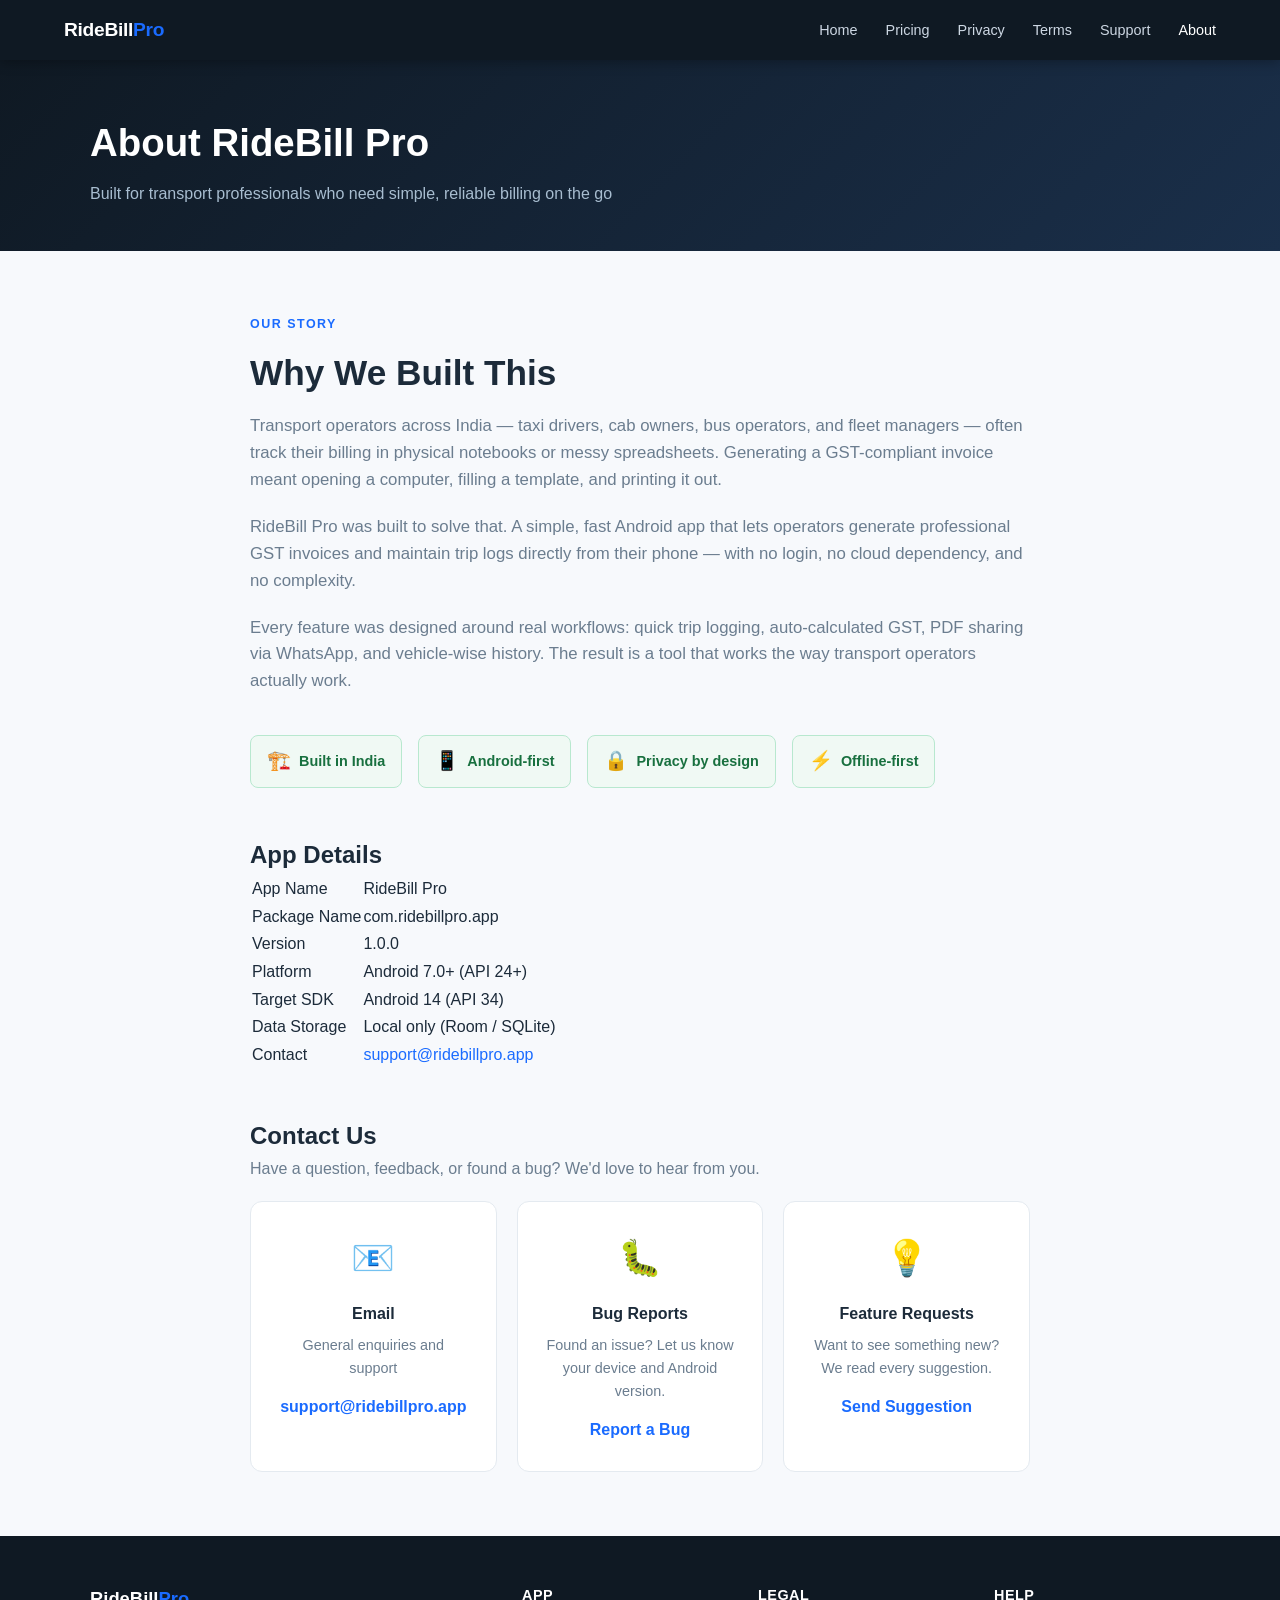
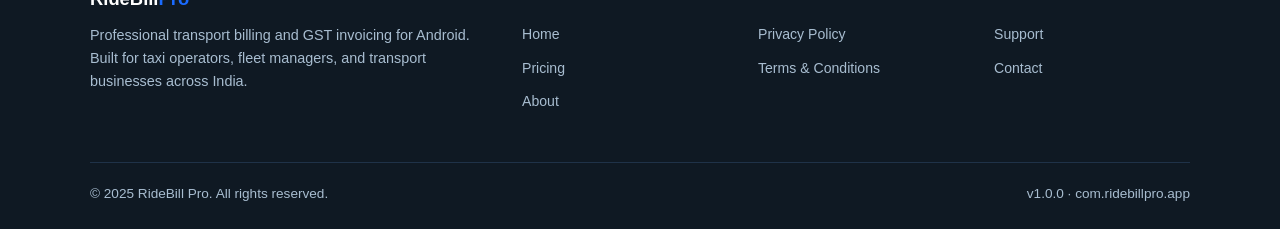
==== commit a9cd21cf: "Add theme color meta tag and update nav button" ====
--- a/about.html
+++ b/about.html
@@ -2,6 +2,7 @@
 <html lang="en">
 <head>
   <meta charset="UTF-8" />
+  <meta name="theme-color" content="#0f1923" />
   <meta name="viewport" content="width=device-width, initial-scale=1.0" />
   <title>About – RideBill Pro</title>
   <meta name="description" content="About RideBill Pro. A transport billing app built for Indian taxi operators, fleet managers, and transport businesses." />
@@ -12,7 +13,7 @@
 
 <nav>
   <a href="index.html" class="nav-logo">RideBill<span>Pro</span></a>
-  <span class="hamburger" onclick="document.querySelector('.nav-links').classList.toggle('open')">☰</span>
+  <button class="hamburger" aria-label="Menu" onclick="document.querySelector('.nav-links').classList.toggle('open')">☰</button>
   <ul class="nav-links">
     <li><a href="index.html">Home</a></li>
     <li><a href="pricing.html">Pricing</a></li>
@@ -53,34 +54,34 @@
     </div>
 
     <h2 style="margin-top:48px;">App Details</h2>
-    <table style="width:100%;border-collapse:collapse;margin-top:16px;">
+    <table class="about-table">
       <tr style="border-bottom:1px solid var(--border);">
-        <td style="padding:12px 0;font-weight:600;width:40%;">App Name</td>
-        <td style="padding:12px 0;color:var(--muted);">RideBill Pro</td>
+        <td>App Name</td>
+        <td>RideBill Pro</td>
       </tr>
       <tr style="border-bottom:1px solid var(--border);">
-        <td style="padding:12px 0;font-weight:600;">Package Name</td>
-        <td style="padding:12px 0;color:var(--muted);">com.ridebillpro.app</td>
+        <td>Package Name</td>
+        <td>com.ridebillpro.app</td>
       </tr>
       <tr style="border-bottom:1px solid var(--border);">
-        <td style="padding:12px 0;font-weight:600;">Version</td>
-        <td style="padding:12px 0;color:var(--muted);">1.0.0</td>
+        <td>Version</td>
+        <td>1.0.0</td>
       </tr>
       <tr style="border-bottom:1px solid var(--border);">
-        <td style="padding:12px 0;font-weight:600;">Platform</td>
-        <td style="padding:12px 0;color:var(--muted);">Android 7.0+ (API 24+)</td>
+        <td>Platform</td>
+        <td>Android 7.0+ (API 24+)</td>
       </tr>
       <tr style="border-bottom:1px solid var(--border);">
-        <td style="padding:12px 0;font-weight:600;">Target SDK</td>
-        <td style="padding:12px 0;color:var(--muted);">Android 14 (API 34)</td>
+        <td>Target SDK</td>
+        <td>Android 14 (API 34)</td>
       </tr>
       <tr style="border-bottom:1px solid var(--border);">
-        <td style="padding:12px 0;font-weight:600;">Data Storage</td>
-        <td style="padding:12px 0;color:var(--muted);">Local only (Room / SQLite)</td>
+        <td>Data Storage</td>
+        <td>Local only (Room / SQLite)</td>
       </tr>
       <tr>
-        <td style="padding:12px 0;font-weight:600;">Contact</td>
-        <td style="padding:12px 0;color:var(--muted);"><a href="mailto:support@ridebillpro.app">support@ridebillpro.app</a></td>
+        <td>Contact</td>
+        <td><a href="mailto:support@ridebillpro.app">support@ridebillpro.app</a></td>
       </tr>
     </table>
 
@@ -146,5 +147,23 @@
   </div>
 </footer>
 
+
+<script>
+  // Close mobile nav when clicking a link
+  document.querySelectorAll('.nav-links a').forEach(function(link) {
+    link.addEventListener('click', function() {
+      document.querySelector('.nav-links').classList.remove('open');
+    });
+  });
+  // Close nav when clicking outside
+  document.addEventListener('click', function(e) {
+    var nav = document.querySelector('.nav-links');
+    var btn = document.querySelector('.hamburger');
+    if (nav && nav.classList.contains('open') && !nav.contains(e.target) && e.target !== btn) {
+      nav.classList.remove('open');
+    }
+  });
+</script>
+
 </body>
 </html>
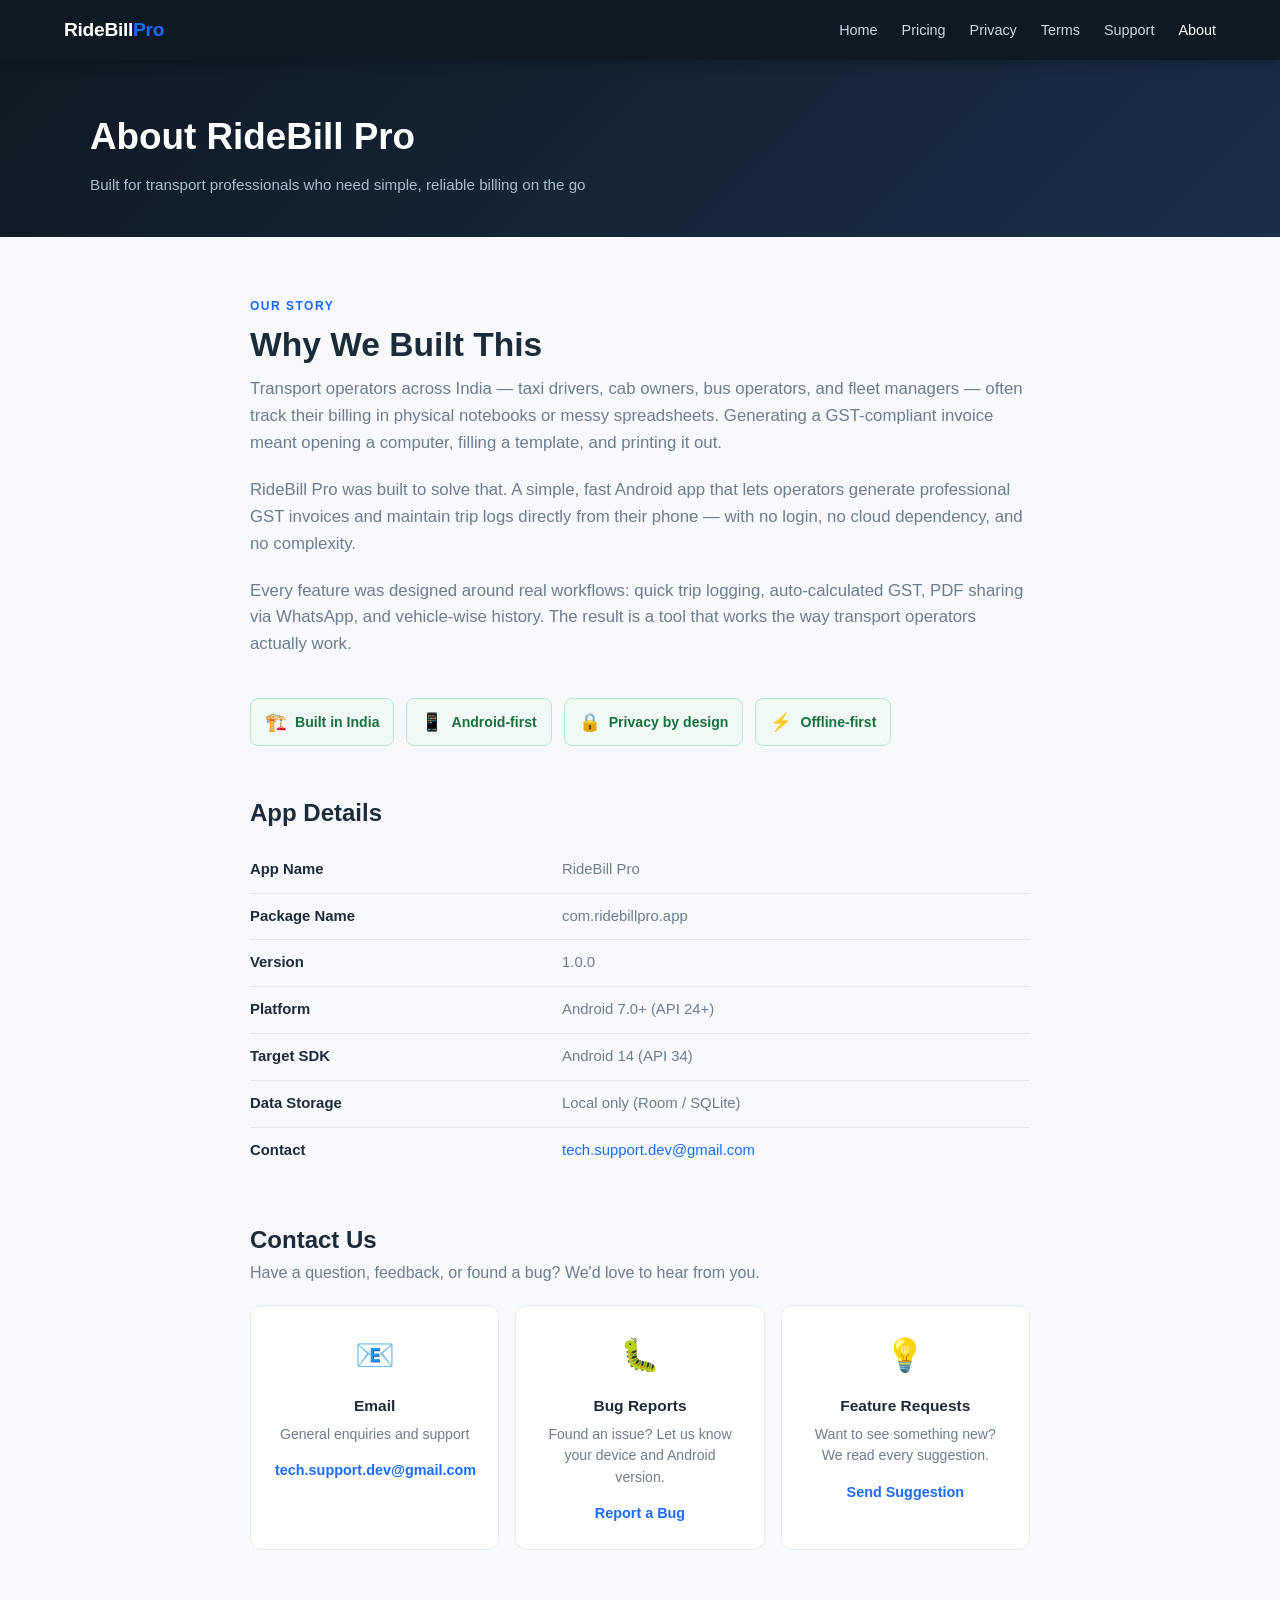
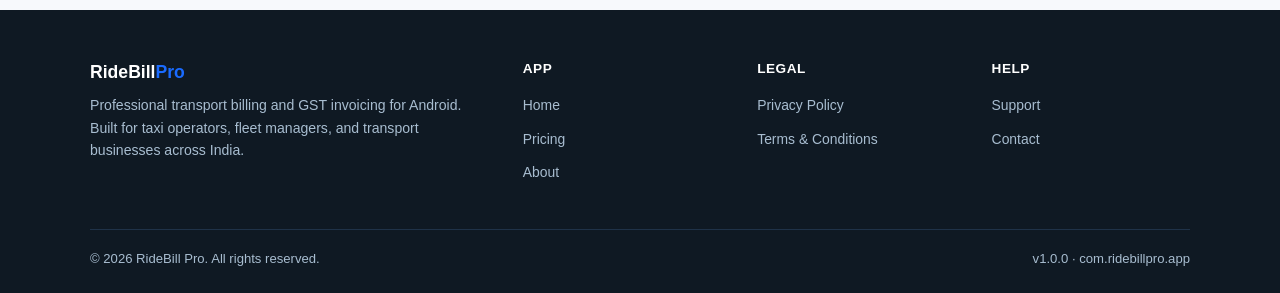
==== commit 78b256c0: "Update contact email addresses and footer year" ====
--- a/about.html
+++ b/about.html
@@ -81,7 +81,7 @@
       </tr>
       <tr>
         <td>Contact</td>
-        <td><a href="mailto:support@ridebillpro.app">support@ridebillpro.app</a></td>
+        <td><a href="mailto:tech.support.dev@gmail.com">tech.support.dev@gmail.com</a></td>
       </tr>
     </table>
 
@@ -93,19 +93,19 @@
         <div class="icon">📧</div>
         <h3>Email</h3>
         <p>General enquiries and support</p>
-        <a href="mailto:support@ridebillpro.app" class="link">support@ridebillpro.app</a>
+        <a href="mailto:tech.support.dev@gmail.com" class="link">tech.support.dev@gmail.com</a>
       </div>
       <div class="support-card">
         <div class="icon">🐛</div>
         <h3>Bug Reports</h3>
         <p>Found an issue? Let us know your device and Android version.</p>
-        <a href="mailto:support@ridebillpro.app?subject=Bug Report" class="link">Report a Bug</a>
+        <a href="mailto:tech.support.dev@gmail.com?subject=Bug Report" class="link">Report a Bug</a>
       </div>
       <div class="support-card">
         <div class="icon">💡</div>
         <h3>Feature Requests</h3>
         <p>Want to see something new? We read every suggestion.</p>
-        <a href="mailto:support@ridebillpro.app?subject=Feature Request" class="link">Send Suggestion</a>
+        <a href="mailto:tech.support.dev@gmail.com?subject=Feature Request" class="link">Send Suggestion</a>
       </div>
     </div>
 
@@ -142,7 +142,7 @@
     </div>
   </div>
   <div class="footer-bottom">
-    <span>© 2025 RideBill Pro. All rights reserved.</span>
+    <span>© 2026 RideBill Pro. All rights reserved.</span>
     <span>v1.0.0 · com.ridebillpro.app</span>
   </div>
 </footer>
--- a/styles.css
+++ b/styles.css
@@ -16,121 +16,187 @@
 
 * { box-sizing: border-box; margin: 0; padding: 0; }
 
+html { scroll-behavior: smooth; }
+
 body {
   font-family: -apple-system, BlinkMacSystemFont, 'Segoe UI', Roboto, sans-serif;
   color: var(--text);
   background: var(--bg);
   line-height: 1.6;
-}
-
+  overflow-x: hidden;
+}
+
+img { max-width: 100%; display: block; }
 a { color: var(--primary); text-decoration: none; }
 a:hover { text-decoration: underline; }
 
-/* ── Nav ── */
+/* ────────────── NAV ────────────── */
 nav {
   background: var(--dark);
-  position: sticky; top: 0; z-index: 100;
+  position: sticky; top: 0; z-index: 200;
   display: flex; align-items: center; justify-content: space-between;
   padding: 0 5%;
   height: 60px;
   box-shadow: 0 2px 12px rgba(0,0,0,0.3);
 }
-.nav-logo { color: #fff; font-size: 1.2rem; font-weight: 700; letter-spacing: -0.3px; }
+.nav-logo { color: #fff; font-size: 1.2rem; font-weight: 700; letter-spacing: -0.3px; flex-shrink: 0; }
 .nav-logo span { color: var(--primary); }
-.nav-links { display: flex; gap: 28px; list-style: none; }
-.nav-links a { color: #cdd7e3; font-size: 0.9rem; transition: color 0.2s; }
-.nav-links a:hover, .nav-links a.active { color: #fff; text-decoration: none; }
-.nav-cta {
-  background: var(--primary);
-  color: #fff !important;
-  padding: 7px 18px;
-  border-radius: 6px;
-  font-weight: 600;
-}
-.nav-cta:hover { background: var(--primary-dark); }
-.hamburger { display: none; cursor: pointer; color: #fff; font-size: 1.4rem; }
-
-/* ── Hero ── */
+
+.nav-links {
+  display: flex;
+  gap: 24px;
+  list-style: none;
+  align-items: center;
+}
+.nav-links a { color: #cdd7e3; font-size: 0.9rem; transition: color 0.2s; white-space: nowrap; }
+.nav-links a:hover,
+.nav-links a.active { color: #fff; text-decoration: none; }
+
+.hamburger {
+  display: none;
+  background: none;
+  border: none;
+  cursor: pointer;
+  color: #fff;
+  font-size: 1.5rem;
+  padding: 4px 8px;
+  line-height: 1;
+  flex-shrink: 0;
+}
+
+/* Mobile nav drawer */
+@media (max-width: 768px) {
+  .hamburger { display: block; }
+  .nav-links {
+    display: none;
+    flex-direction: column;
+    align-items: flex-start;
+    position: fixed;
+    top: 60px; left: 0; right: 0;
+    background: var(--dark);
+    padding: 20px 5% 28px;
+    gap: 0;
+    box-shadow: 0 8px 24px rgba(0,0,0,0.4);
+    border-top: 1px solid #1f3248;
+  }
+  .nav-links.open { display: flex; }
+  .nav-links li { width: 100%; }
+  .nav-links a {
+    display: block;
+    padding: 13px 0;
+    font-size: 1rem;
+    border-bottom: 1px solid #1f3248;
+  }
+  .nav-links li:last-child a { border-bottom: none; }
+}
+
+/* ────────────── HERO ────────────── */
 .hero {
   background: linear-gradient(135deg, var(--dark) 0%, #1a2f4a 100%);
   color: #fff;
-  padding: 80px 5% 70px;
+  padding: 72px 5% 60px;
   text-align: center;
 }
-.hero h1 { font-size: clamp(2rem, 5vw, 3rem); font-weight: 800; line-height: 1.2; margin-bottom: 18px; }
+.hero h1 {
+  font-size: clamp(1.8rem, 5vw, 3rem);
+  font-weight: 800;
+  line-height: 1.2;
+  margin-bottom: 16px;
+}
 .hero h1 span { color: var(--primary); }
-.hero p { font-size: 1.15rem; color: #a8bdd0; max-width: 580px; margin: 0 auto 32px; }
+.hero p {
+  font-size: clamp(0.95rem, 2.5vw, 1.1rem);
+  color: #a8bdd0;
+  max-width: 560px;
+  margin: 0 auto 28px;
+}
+.hero-btns { display: flex; flex-wrap: wrap; gap: 12px; justify-content: center; }
+
+/* ────────────── BUTTONS ────────────── */
 .btn {
   display: inline-block;
-  padding: 14px 32px;
+  padding: 13px 28px;
   border-radius: 8px;
   font-weight: 700;
-  font-size: 1rem;
+  font-size: 0.97rem;
   transition: all 0.2s;
   cursor: pointer;
   border: none;
+  text-align: center;
+  white-space: nowrap;
 }
 .btn-primary { background: var(--primary); color: #fff; }
 .btn-primary:hover { background: var(--primary-dark); text-decoration: none; color: #fff; }
-.btn-outline { background: transparent; color: #fff; border: 2px solid rgba(255,255,255,0.4); margin-left: 12px; }
+.btn-outline { background: transparent; color: #fff; border: 2px solid rgba(255,255,255,0.4); }
 .btn-outline:hover { border-color: #fff; text-decoration: none; color: #fff; }
 .btn-accent { background: var(--accent); color: #fff; }
 .btn-accent:hover { background: #e05e00; text-decoration: none; color: #fff; }
-
-/* ── Sections ── */
-section { padding: 64px 5%; }
+.btn-block { display: block; width: 100%; }
+
+/* ────────────── SECTIONS ────────────── */
+section { padding: 60px 5%; }
 .section-label {
-  font-size: 0.78rem;
+  font-size: 0.75rem;
   font-weight: 700;
   text-transform: uppercase;
   letter-spacing: 1.5px;
   color: var(--primary);
+  margin-bottom: 8px;
+}
+.section-title {
+  font-size: clamp(1.4rem, 3vw, 2.1rem);
+  font-weight: 800;
   margin-bottom: 10px;
-}
-.section-title { font-size: clamp(1.5rem, 3vw, 2.2rem); font-weight: 800; margin-bottom: 12px; }
-.section-sub { color: var(--muted); font-size: 1.05rem; max-width: 520px; margin-bottom: 40px; }
-
+  line-height: 1.25;
+}
+.section-sub {
+  color: var(--muted);
+  font-size: 1rem;
+  max-width: 520px;
+  margin-bottom: 36px;
+  line-height: 1.65;
+}
 .container { max-width: 1100px; margin: 0 auto; }
 
-/* ── Cards ── */
+/* ────────────── CARDS (generic) ────────────── */
 .card {
   background: var(--card);
   border-radius: var(--radius);
   box-shadow: var(--shadow);
-  padding: 28px;
+  padding: 24px;
   border: 1px solid var(--border);
 }
 
-/* ── Features grid ── */
+/* ────────────── FEATURE GRID ────────────── */
 .features-grid {
   display: grid;
-  grid-template-columns: repeat(auto-fit, minmax(260px, 1fr));
-  gap: 20px;
-  margin-top: 40px;
+  grid-template-columns: repeat(auto-fit, minmax(240px, 1fr));
+  gap: 16px;
+  margin-top: 36px;
 }
 .feature-card {
   background: var(--card);
   border-radius: var(--radius);
-  padding: 28px;
+  padding: 24px;
   border: 1px solid var(--border);
   transition: box-shadow 0.2s, transform 0.2s;
 }
 .feature-card:hover { box-shadow: 0 8px 32px rgba(26,107,255,0.12); transform: translateY(-2px); }
-.feature-icon { font-size: 2rem; margin-bottom: 14px; }
-.feature-card h3 { font-size: 1.05rem; font-weight: 700; margin-bottom: 8px; }
-.feature-card p { color: var(--muted); font-size: 0.93rem; }
-
-/* ── Pricing ── */
+.feature-icon { font-size: 1.9rem; margin-bottom: 12px; }
+.feature-card h3 { font-size: 1rem; font-weight: 700; margin-bottom: 6px; }
+.feature-card p { color: var(--muted); font-size: 0.9rem; line-height: 1.55; }
+
+/* ────────────── PRICING ────────────── */
 .pricing-grid {
   display: grid;
   grid-template-columns: repeat(auto-fit, minmax(260px, 1fr));
   gap: 24px;
-  margin-top: 40px;
+  margin-top: 36px;
 }
 .pricing-card {
   background: var(--card);
   border-radius: var(--radius);
-  padding: 32px;
+  padding: 28px 24px;
   border: 2px solid var(--border);
   text-align: center;
 }
@@ -144,58 +210,169 @@
   top: -14px; left: 50%; transform: translateX(-50%);
   background: var(--primary);
   color: #fff;
-  font-size: 0.78rem;
+  font-size: 0.75rem;
   font-weight: 700;
   padding: 4px 16px;
   border-radius: 20px;
   letter-spacing: 0.5px;
-}
-.pricing-name { font-size: 1rem; font-weight: 700; color: var(--muted); text-transform: uppercase; letter-spacing: 1px; margin-bottom: 12px; }
-.pricing-price { font-size: 2.8rem; font-weight: 800; line-height: 1; }
-.pricing-price sup { font-size: 1.2rem; font-weight: 700; vertical-align: top; margin-top: 6px; }
-.pricing-period { color: var(--muted); font-size: 0.9rem; margin-bottom: 24px; }
-.pricing-features { list-style: none; text-align: left; margin-bottom: 28px; }
-.pricing-features li { padding: 7px 0; font-size: 0.93rem; border-bottom: 1px solid var(--border); display: flex; align-items: center; gap: 8px; }
+  white-space: nowrap;
+}
+.pricing-name { font-size: 0.9rem; font-weight: 700; color: var(--muted); text-transform: uppercase; letter-spacing: 1px; margin-bottom: 10px; }
+.pricing-price { font-size: 2.6rem; font-weight: 800; line-height: 1; }
+.pricing-price sup { font-size: 1.1rem; font-weight: 700; vertical-align: top; margin-top: 5px; }
+.pricing-period { color: var(--muted); font-size: 0.85rem; margin-bottom: 22px; }
+.pricing-features { list-style: none; text-align: left; margin-bottom: 24px; }
+.pricing-features li {
+  padding: 8px 0;
+  font-size: 0.9rem;
+  border-bottom: 1px solid var(--border);
+  display: flex; align-items: center; gap: 8px;
+}
 .pricing-features li:last-child { border-bottom: none; }
 .check { color: var(--success); font-weight: 700; }
 .cross { color: #ccc; }
 
-/* ── Privacy / Legal ── */
+/* ────────────── LEGAL PAGES ────────────── */
 .legal-content { max-width: 780px; margin: 0 auto; }
-.legal-content h2 { font-size: 1.3rem; font-weight: 700; margin: 32px 0 10px; color: var(--text); }
-.legal-content h3 { font-size: 1.05rem; font-weight: 700; margin: 20px 0 8px; color: var(--text); }
-.legal-content p { margin-bottom: 14px; color: #3a4d60; }
-.legal-content ul { margin: 8px 0 14px 20px; }
-.legal-content ul li { margin-bottom: 6px; color: #3a4d60; }
+.legal-content h2 {
+  font-size: 1.2rem;
+  font-weight: 700;
+  margin: 28px 0 8px;
+  color: var(--text);
+  padding-top: 4px;
+}
+.legal-content h3 { font-size: 1rem; font-weight: 700; margin: 16px 0 6px; color: var(--text); }
+.legal-content p { margin-bottom: 12px; color: #3a4d60; line-height: 1.7; }
+.legal-content ul { margin: 6px 0 12px 18px; }
+.legal-content ul li { margin-bottom: 5px; color: #3a4d60; line-height: 1.6; }
 .legal-content .highlight-box {
   background: #eef5ff;
   border-left: 4px solid var(--primary);
-  padding: 16px 20px;
+  padding: 14px 18px;
   border-radius: 0 8px 8px 0;
-  margin: 20px 0;
+  margin: 18px 0;
 }
 .legal-content .highlight-box strong { color: var(--primary); }
 
-/* ── Trust badges ── */
+/* ────────────── TRUST BADGES ────────────── */
 .trust-row {
   display: flex;
   flex-wrap: wrap;
-  gap: 16px;
-  margin: 32px 0;
+  gap: 12px;
+  margin: 28px 0;
 }
 .trust-badge {
   display: flex; align-items: center; gap: 8px;
   background: #f0f9f4;
   border: 1px solid #b8e8cf;
   border-radius: 8px;
-  padding: 10px 16px;
-  font-size: 0.9rem;
+  padding: 9px 14px;
+  font-size: 0.88rem;
   font-weight: 600;
   color: #18703f;
 }
-.trust-badge .icon { font-size: 1.2rem; }
-
-/* ── Footer ── */
+.trust-badge .icon { font-size: 1.1rem; flex-shrink: 0; }
+
+/* ────────────── STATS ROW (homepage) ────────────── */
+.stats-row {
+  display: grid;
+  grid-template-columns: repeat(4, 1fr);
+  gap: 16px;
+  margin-top: 48px;
+}
+.stat { text-align: center; }
+.stat strong { display: block; font-size: 1.8rem; font-weight: 800; color: var(--primary); }
+.stat span { font-size: 0.85rem; color: #a8bdd0; }
+
+/* ────────────── WHO GRID (homepage) ────────────── */
+.who-grid {
+  display: grid;
+  grid-template-columns: repeat(auto-fit, minmax(170px, 1fr));
+  gap: 12px;
+  margin-top: 28px;
+}
+.who-item {
+  background: var(--card);
+  border-radius: 10px;
+  padding: 16px;
+  border: 1px solid var(--border);
+  display: flex; align-items: center; gap: 10px;
+  font-weight: 600; font-size: 0.9rem;
+}
+.who-item .icon { font-size: 1.5rem; flex-shrink: 0; }
+
+/* ────────────── CTA BLOCK ────────────── */
+.cta-section {
+  background: linear-gradient(135deg, var(--primary) 0%, #0e4fcc 100%);
+  color: #fff;
+  border-radius: var(--radius);
+  padding: 48px 32px;
+  text-align: center;
+}
+.cta-section h2 { font-size: clamp(1.3rem, 3vw, 1.8rem); font-weight: 800; margin-bottom: 10px; }
+.cta-section p { opacity: 0.85; margin-bottom: 24px; font-size: 0.97rem; }
+
+/* ────────────── COMPARE TABLE (pricing) ────────────── */
+.compare-table { width: 100%; border-collapse: collapse; margin-top: 36px; background: var(--card); border-radius: var(--radius); overflow: hidden; box-shadow: var(--shadow); }
+.compare-table th { background: var(--dark); color: #fff; padding: 13px 16px; text-align: left; font-size: 0.9rem; }
+.compare-table th:not(:first-child) { text-align: center; }
+.compare-table td { padding: 12px 16px; border-bottom: 1px solid var(--border); font-size: 0.9rem; }
+.compare-table td:not(:first-child) { text-align: center; }
+.compare-table tr:last-child td { border-bottom: none; }
+.compare-table tr:hover td { background: #f7f9fc; }
+.pro-col { background: #f0f5ff; }
+.check-yes { color: var(--success); font-size: 1.05rem; font-weight: 700; }
+.check-no { color: #ccc; font-size: 1.05rem; }
+.pro-highlight { color: var(--primary); font-weight: 700; }
+
+/* ────────────── SUPPORT / CONTACT ────────────── */
+.support-grid {
+  display: grid;
+  grid-template-columns: repeat(auto-fit, minmax(220px, 1fr));
+  gap: 16px;
+  margin-top: 28px;
+}
+.support-card {
+  background: var(--card);
+  border-radius: var(--radius);
+  padding: 24px;
+  border: 1px solid var(--border);
+  text-align: center;
+}
+.support-card .icon { font-size: 2rem; margin-bottom: 12px; }
+.support-card h3 { font-size: 0.97rem; font-weight: 700; margin-bottom: 6px; }
+.support-card p { color: var(--muted); font-size: 0.88rem; margin-bottom: 12px; line-height: 1.5; }
+.support-card a.link { font-weight: 600; color: var(--primary); font-size: 0.9rem; }
+
+/* ────────────── FAQ ACCORDION ────────────── */
+.faq-list { margin-top: 28px; }
+.faq-item { background: var(--card); border: 1px solid var(--border); border-radius: var(--radius); margin-bottom: 10px; overflow: hidden; }
+.faq-q { padding: 16px 18px; font-weight: 600; cursor: pointer; display: flex; justify-content: space-between; align-items: center; user-select: none; font-size: 0.95rem; gap: 12px; }
+.faq-q:hover { background: #f5f8ff; }
+.faq-a { padding: 0 18px 16px; color: var(--muted); font-size: 0.92rem; display: none; line-height: 1.65; }
+.faq-item.open .faq-a { display: block; }
+.faq-item.open .faq-q { color: var(--primary); }
+.faq-arrow { font-size: 0.85rem; color: var(--muted); transition: transform 0.2s; flex-shrink: 0; }
+.faq-item.open .faq-arrow { transform: rotate(180deg); color: var(--primary); }
+
+/* ────────────── PAGE HEADER ────────────── */
+.page-header {
+  background: linear-gradient(135deg, var(--dark) 0%, #1a2f4a 100%);
+  color: #fff;
+  padding: 48px 5% 40px;
+}
+.page-header h1 { font-size: clamp(1.5rem, 4vw, 2.3rem); font-weight: 800; margin-bottom: 6px; }
+.page-header p { color: #a8bdd0; font-size: 0.95rem; }
+
+/* ────────────── ABOUT TABLE ────────────── */
+.about-table { width: 100%; border-collapse: collapse; margin-top: 14px; }
+.about-table tr { border-bottom: 1px solid var(--border); }
+.about-table tr:last-child { border-bottom: none; }
+.about-table td { padding: 11px 0; font-size: 0.93rem; vertical-align: top; }
+.about-table td:first-child { font-weight: 600; width: 40%; padding-right: 12px; }
+.about-table td:last-child { color: var(--muted); }
+
+/* ────────────── FOOTER ────────────── */
 footer {
   background: var(--dark);
   color: #a8bdd0;
@@ -204,65 +381,113 @@
 .footer-grid {
   display: grid;
   grid-template-columns: 2fr 1fr 1fr 1fr;
-  gap: 40px;
+  gap: 36px;
   max-width: 1100px;
-  margin: 0 auto 40px;
-}
-.footer-brand h3 { color: #fff; font-size: 1.15rem; margin-bottom: 10px; }
+  margin: 0 auto 36px;
+}
+.footer-brand h3 { color: #fff; font-size: 1.1rem; margin-bottom: 8px; }
 .footer-brand h3 span { color: var(--primary); }
-.footer-brand p { font-size: 0.9rem; line-height: 1.6; }
-.footer-col h4 { color: #fff; font-size: 0.9rem; font-weight: 700; margin-bottom: 14px; text-transform: uppercase; letter-spacing: 0.5px; }
+.footer-brand p { font-size: 0.88rem; line-height: 1.6; }
+.footer-col h4 { color: #fff; font-size: 0.85rem; font-weight: 700; margin-bottom: 12px; text-transform: uppercase; letter-spacing: 0.5px; }
 .footer-col ul { list-style: none; }
 .footer-col ul li { margin-bottom: 8px; }
-.footer-col ul li a { color: #a8bdd0; font-size: 0.88rem; transition: color 0.2s; }
+.footer-col ul li a { color: #a8bdd0; font-size: 0.87rem; transition: color 0.2s; }
 .footer-col ul li a:hover { color: #fff; text-decoration: none; }
 .footer-bottom {
   border-top: 1px solid #1f3248;
-  padding-top: 20px;
+  padding-top: 18px;
   display: flex;
   justify-content: space-between;
   align-items: center;
   flex-wrap: wrap;
-  gap: 10px;
+  gap: 8px;
   max-width: 1100px;
   margin: 0 auto;
-  font-size: 0.85rem;
-}
-
-/* ── Page header (for inner pages) ── */
-.page-header {
-  background: linear-gradient(135deg, var(--dark) 0%, #1a2f4a 100%);
-  color: #fff;
-  padding: 52px 5% 44px;
-}
-.page-header h1 { font-size: clamp(1.6rem, 4vw, 2.4rem); font-weight: 800; margin-bottom: 8px; }
-.page-header p { color: #a8bdd0; font-size: 1rem; }
-
-/* ── Support / Contact ── */
-.support-grid { display: grid; grid-template-columns: repeat(auto-fit, minmax(240px, 1fr)); gap: 20px; margin-top: 32px; }
-.support-card {
-  background: var(--card);
-  border-radius: var(--radius);
-  padding: 28px;
-  border: 1px solid var(--border);
-  text-align: center;
-}
-.support-card .icon { font-size: 2.2rem; margin-bottom: 14px; }
-.support-card h3 { font-size: 1rem; font-weight: 700; margin-bottom: 8px; }
-.support-card p { color: var(--muted); font-size: 0.9rem; margin-bottom: 14px; }
-.support-card a.link { font-weight: 600; color: var(--primary); }
-
-/* ── Responsive ── */
+  font-size: 0.82rem;
+}
+
+/* ════════════════════════════════════════
+   RESPONSIVE – TABLET  (max 768px)
+════════════════════════════════════════ */
 @media (max-width: 768px) {
-  .nav-links { display: none; flex-direction: column; position: absolute; top: 60px; left: 0; right: 0; background: var(--dark); padding: 16px 5%; gap: 16px; }
-  .nav-links.open { display: flex; }
-  .hamburger { display: block; }
-  .footer-grid { grid-template-columns: 1fr 1fr; }
-  .btn-outline { margin-left: 0; margin-top: 12px; }
-  .hero { padding: 52px 5% 48px; }
-  section { padding: 48px 5%; }
-}
+  section { padding: 44px 5%; }
+
+  /* Hero */
+  .hero { padding: 48px 5% 44px; }
+  .hero-btns { flex-direction: column; align-items: center; }
+  .hero-btns .btn { width: 100%; max-width: 320px; }
+
+  /* Stats */
+  .stats-row { grid-template-columns: repeat(2, 1fr); gap: 20px; margin-top: 36px; }
+
+  /* Grids */
+  .features-grid { grid-template-columns: 1fr 1fr; }
+  .who-grid { grid-template-columns: 1fr 1fr; }
+  .pricing-grid { grid-template-columns: 1fr; max-width: 400px; margin-left: auto; margin-right: auto; }
+
+  /* CTA */
+  .cta-section { padding: 36px 20px; }
+
+  /* Footer */
+  .footer-grid { grid-template-columns: 1fr 1fr; gap: 28px; }
+
+  /* Compare table — allow horizontal scroll on small screens */
+  .table-wrap { overflow-x: auto; -webkit-overflow-scrolling: touch; }
+  .compare-table { min-width: 480px; }
+
+  /* Support contact row on About page */
+  .contact-row { flex-direction: column !important; }
+}
+
+/* ════════════════════════════════════════
+   RESPONSIVE – MOBILE  (max 480px)
+════════════════════════════════════════ */
 @media (max-width: 480px) {
-  .footer-grid { grid-template-columns: 1fr; }
-  .footer-bottom { flex-direction: column; text-align: center; }
-}
+  /* Nav */
+  .nav-logo { font-size: 1.05rem; }
+
+  /* Hero */
+  .hero { padding: 40px 4% 36px; }
+  .hero h1 { font-size: 1.65rem; }
+
+  /* Grids → single column */
+  .features-grid { grid-template-columns: 1fr; }
+  .who-grid { grid-template-columns: 1fr; }
+  .support-grid { grid-template-columns: 1fr; }
+  .stats-row { grid-template-columns: repeat(2, 1fr); }
+
+  /* Trust badges — stack */
+  .trust-row { flex-direction: column; }
+  .trust-badge { width: 100%; }
+
+  /* Pricing */
+  .pricing-card { padding: 24px 18px; }
+  .pricing-grid { max-width: 100%; }
+
+  /* Legal content */
+  .legal-content h2 { font-size: 1.1rem; }
+  .legal-content ul { margin-left: 14px; }
+
+  /* CTA */
+  .cta-section { padding: 28px 16px; border-radius: 10px; }
+  .cta-section .btn { width: 100%; max-width: 280px; }
+
+  /* Footer */
+  .footer-grid { grid-template-columns: 1fr; gap: 24px; }
+  .footer-bottom { flex-direction: column; text-align: center; gap: 6px; }
+
+  /* Section padding */
+  section { padding: 36px 4%; }
+
+  /* Page header */
+  .page-header { padding: 36px 4% 30px; }
+  .page-header h1 { font-size: 1.4rem; }
+
+  /* About table */
+  .about-table td:first-child { width: 45%; font-size: 0.87rem; }
+  .about-table td:last-child { font-size: 0.87rem; }
+
+  /* FAQ */
+  .faq-q { font-size: 0.9rem; padding: 14px 14px; }
+  .faq-a { padding: 0 14px 14px; font-size: 0.88rem; }
+}
